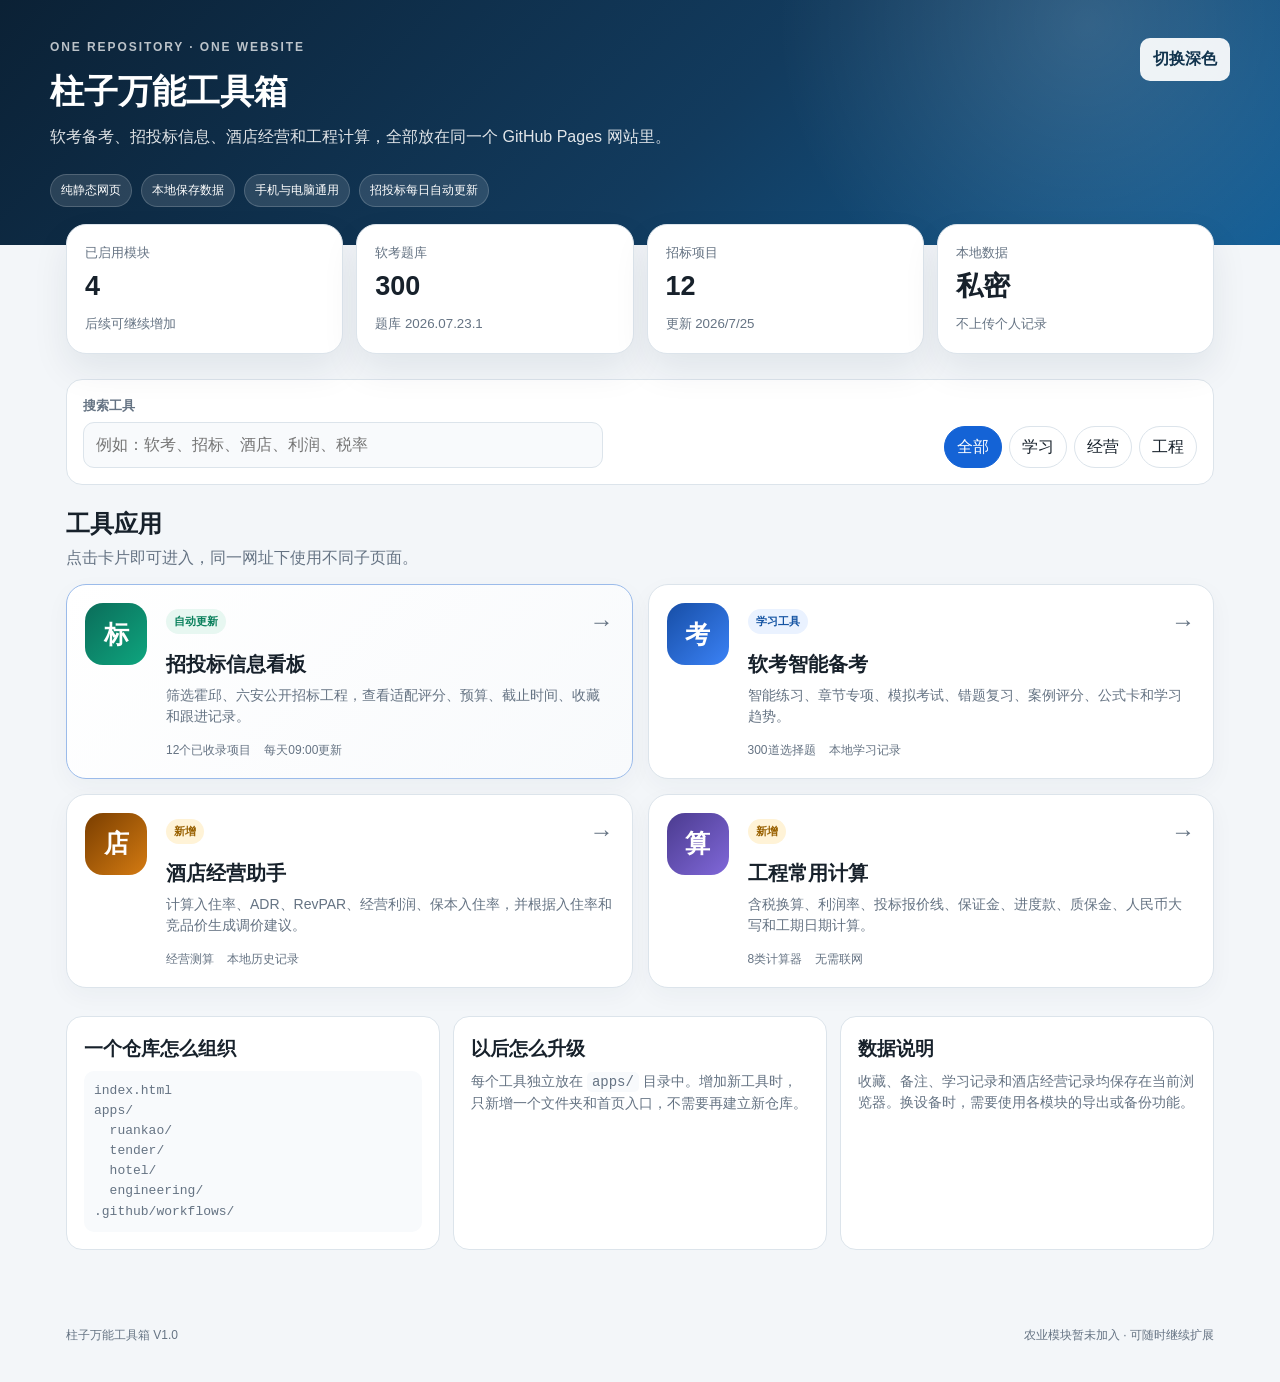
==== index.html @ 1d716b45 "升级为柱子万能工具箱 V1.0" ====
<!doctype html>
<html lang="zh-CN">
<head>
  <meta charset="utf-8">
  <meta name="viewport" content="width=device-width,initial-scale=1,viewport-fit=cover">
  <meta name="theme-color" content="#102a43">
  <meta name="description" content="软考、招投标、酒店经营和工程计算一站式静态工具箱">
  <link rel="manifest" href="manifest.webmanifest">
  <link rel="icon" href="icons/toolbox.svg" type="image/svg+xml">
  <link rel="stylesheet" href="assets/portal.css">
  <title>柱子万能工具箱</title>
</head>
<body>
  <div class="shell">
    <header class="hero">
      <div class="hero-main">
        <div>
          <div class="eyebrow">ONE REPOSITORY · ONE WEBSITE</div>
          <h1>柱子万能工具箱</h1>
          <p>软考备考、招投标信息、酒店经营和工程计算，全部放在同一个 GitHub Pages 网站里。</p>
        </div>
        <div class="hero-actions">
          <button id="installBtn" class="btn btn-light hidden">安装到桌面</button>
          <button id="themeBtn" class="btn btn-light">切换深色</button>
        </div>
      </div>
      <div class="hero-meta">
        <span>纯静态网页</span>
        <span>本地保存数据</span>
        <span>手机与电脑通用</span>
        <span>招投标每日自动更新</span>
      </div>
    </header>

    <main>
      <section class="overview">
        <article class="overview-card">
          <span>已启用模块</span>
          <strong>4</strong>
          <small>后续可继续增加</small>
        </article>
        <article class="overview-card">
          <span>软考题库</span>
          <strong id="questionCount">—</strong>
          <small id="questionVersion">正在读取</small>
        </article>
        <article class="overview-card">
          <span>招标项目</span>
          <strong id="tenderCount">—</strong>
          <small id="tenderUpdated">正在读取</small>
        </article>
        <article class="overview-card">
          <span>本地数据</span>
          <strong>私密</strong>
          <small>不上传个人记录</small>
        </article>
      </section>

      <section class="toolbar">
        <label>
          <span>搜索工具</span>
          <input id="toolSearch" type="search" placeholder="例如：软考、招标、酒店、利润、税率">
        </label>
        <div class="quick-links">
          <button class="filter active" data-filter="all">全部</button>
          <button class="filter" data-filter="study">学习</button>
          <button class="filter" data-filter="business">经营</button>
          <button class="filter" data-filter="engineering">工程</button>
        </div>
      </section>

      <section>
        <div class="section-title">
          <div>
            <h2>工具应用</h2>
            <p>点击卡片即可进入，同一网址下使用不同子页面。</p>
          </div>
        </div>

        <div id="toolGrid" class="tool-grid">
          <a class="tool-card featured" href="apps/tender/" data-category="engineering business" data-keywords="招投标 招标 公告 霍邱 六安 工程 房建 市政 公路 水利">
            <div class="icon tender">标</div>
            <div class="tool-body">
              <div class="tool-head">
                <span class="tag live">自动更新</span>
                <span class="arrow">→</span>
              </div>
              <h3>招投标信息看板</h3>
              <p>筛选霍邱、六安公开招标工程，查看适配评分、预算、截止时间、收藏和跟进记录。</p>
              <div class="tool-stats">
                <span id="tenderCardCount">项目读取中</span>
                <span>每天09:00更新</span>
              </div>
            </div>
          </a>

          <a class="tool-card" href="apps/ruankao/" data-category="study" data-keywords="软考 系统集成 项目管理 题库 模拟考试 错题 案例">
            <div class="icon exam">考</div>
            <div class="tool-body">
              <div class="tool-head">
                <span class="tag">学习工具</span>
                <span class="arrow">→</span>
              </div>
              <h3>软考智能备考</h3>
              <p>智能练习、章节专项、模拟考试、错题复习、案例评分、公式卡和学习趋势。</p>
              <div class="tool-stats">
                <span id="examCardCount">题库读取中</span>
                <span>本地学习记录</span>
              </div>
            </div>
          </a>

          <a class="tool-card" href="apps/hotel/" data-category="business" data-keywords="酒店 房价 入住率 ADR RevPAR 利润 动态定价 经营">
            <div class="icon hotel">店</div>
            <div class="tool-body">
              <div class="tool-head">
                <span class="tag new">新增</span>
                <span class="arrow">→</span>
              </div>
              <h3>酒店经营助手</h3>
              <p>计算入住率、ADR、RevPAR、经营利润、保本入住率，并根据入住率和竞品价生成调价建议。</p>
              <div class="tool-stats">
                <span>经营测算</span>
                <span>本地历史记录</span>
              </div>
            </div>
          </a>

          <a class="tool-card" href="apps/engineering/" data-category="engineering business" data-keywords="工程 投标 报价 税率 利润 保证金 进度款 质保金 大写 日期">
            <div class="icon engineering">算</div>
            <div class="tool-body">
              <div class="tool-head">
                <span class="tag new">新增</span>
                <span class="arrow">→</span>
              </div>
              <h3>工程常用计算</h3>
              <p>含税换算、利润率、投标报价线、保证金、进度款、质保金、人民币大写和工期日期计算。</p>
              <div class="tool-stats">
                <span>8类计算器</span>
                <span>无需联网</span>
              </div>
            </div>
          </a>
        </div>

        <div id="emptyState" class="empty hidden">
          <h3>没有找到相关工具</h3>
          <p>换一个关键词试试。</p>
        </div>
      </section>

      <section class="notes-grid">
        <article class="note-card">
          <h3>一个仓库怎么组织</h3>
          <pre>index.html
apps/
  ruankao/
  tender/
  hotel/
  engineering/
.github/workflows/</pre>
        </article>
        <article class="note-card">
          <h3>以后怎么升级</h3>
          <p>每个工具独立放在 <code>apps/</code> 目录中。增加新工具时，只新增一个文件夹和首页入口，不需要再建立新仓库。</p>
        </article>
        <article class="note-card">
          <h3>数据说明</h3>
          <p>收藏、备注、学习记录和酒店经营记录均保存在当前浏览器。换设备时，需要使用各模块的导出或备份功能。</p>
        </article>
      </section>
    </main>

    <footer>
      <span>柱子万能工具箱 V1.0</span>
      <span>农业模块暂未加入 · 可随时继续扩展</span>
    </footer>
  </div>

  <div id="toast" class="toast hidden"></div>
  <script src="assets/portal.js" defer></script>
</body>
</html>
---- assets/portal.css ----
:root{
  --bg:#f3f6f9;--surface:#fff;--surface2:#f8fafc;--text:#17212b;--muted:#657383;
  --line:#dce4eb;--navy:#102a43;--blue:#1463d6;--green:#087f5b;--amber:#a56100;
  --shadow:0 16px 36px rgba(16,42,67,.08);--radius:20px
}
[data-theme="dark"]{
  --bg:#0d1720;--surface:#14232f;--surface2:#192b39;--text:#edf4f8;--muted:#a8b6c2;
  --line:#294150;--navy:#071521;--blue:#5b9cf3;--green:#42c99b;--amber:#e6ad4d;
  --shadow:0 16px 36px rgba(0,0,0,.22)
}
*{box-sizing:border-box}
body{margin:0;background:var(--bg);color:var(--text);font-family:-apple-system,BlinkMacSystemFont,"Segoe UI","PingFang SC","Microsoft YaHei",sans-serif;line-height:1.55}
button,input{font:inherit}
a{color:inherit;text-decoration:none}
.hidden{display:none!important}
.hero{color:#fff;background:radial-gradient(circle at 85% 10%,rgba(255,255,255,.14),transparent 28%),linear-gradient(135deg,#0b2135,#123b5e 55%,#135e96);padding:38px max(20px,calc((100vw - 1180px)/2))}
.hero-main{display:flex;justify-content:space-between;gap:24px;align-items:flex-start}
.eyebrow{font-size:12px;letter-spacing:.16em;font-weight:800;opacity:.72;margin-bottom:8px}
.hero h1{font-size:34px;margin:0 0 8px}
.hero p{margin:0;max-width:760px;opacity:.87}
.hero-actions{display:flex;gap:9px;flex-wrap:wrap}
.hero-meta{display:flex;gap:9px;flex-wrap:wrap;margin-top:24px}
.hero-meta span{background:rgba(255,255,255,.12);border:1px solid rgba(255,255,255,.18);border-radius:999px;padding:6px 10px;font-size:12px}
main{max-width:1180px;margin:0 auto;padding:22px 16px 52px}
.overview{display:grid;grid-template-columns:repeat(4,1fr);gap:13px;margin-top:-43px}
.overview-card{background:var(--surface);border:1px solid var(--line);border-radius:var(--radius);padding:18px;box-shadow:var(--shadow)}
.overview-card span{display:block;color:var(--muted);font-size:13px}
.overview-card strong{display:block;font-size:27px;margin:3px 0;color:var(--text)}
.overview-card small{color:var(--muted)}
.toolbar{display:flex;justify-content:space-between;gap:18px;align-items:end;margin:25px 0 20px;background:var(--surface);border:1px solid var(--line);border-radius:16px;padding:16px}
.toolbar label{flex:1;max-width:520px}
.toolbar label span{display:block;font-size:13px;font-weight:700;color:var(--muted);margin-bottom:5px}
.toolbar input{width:100%;border:1px solid var(--line);background:var(--surface2);color:var(--text);border-radius:11px;padding:10px 12px;outline:none}
.quick-links{display:flex;gap:7px;flex-wrap:wrap}
.filter{border:1px solid var(--line);background:var(--surface);color:var(--text);border-radius:999px;padding:8px 12px;cursor:pointer}
.filter.active{background:var(--blue);color:#fff;border-color:var(--blue)}
.section-title h2{margin:0}.section-title p{margin:3px 0 0;color:var(--muted)}
.tool-grid{display:grid;grid-template-columns:repeat(2,minmax(0,1fr));gap:15px;margin-top:14px}
.tool-card{display:grid;grid-template-columns:66px minmax(0,1fr);gap:15px;background:var(--surface);border:1px solid var(--line);border-radius:20px;padding:18px;box-shadow:0 8px 24px rgba(16,42,67,.04);transition:.18s}
.tool-card:hover{transform:translateY(-2px);box-shadow:var(--shadow);border-color:#a7c5ea}
.tool-card.featured{border-color:#9bbbea;background:linear-gradient(135deg,var(--surface),var(--surface2))}
.icon{width:62px;height:62px;border-radius:18px;color:#fff;display:grid;place-items:center;font-size:25px;font-weight:900}
.icon.tender{background:linear-gradient(135deg,#0b6d5a,#0ea57e)}
.icon.exam{background:linear-gradient(135deg,#174ea6,#3b82f6)}
.icon.hotel{background:linear-gradient(135deg,#7a3e00,#d47b12)}
.icon.engineering{background:linear-gradient(135deg,#4b3b8f,#8068d9)}
.tool-head{display:flex;justify-content:space-between;align-items:center}
.tag{display:inline-block;padding:4px 8px;border-radius:999px;background:#eaf2ff;color:#1554a3;font-size:11px;font-weight:800}
.tag.live{background:#e7f7f1;color:#087f5b}.tag.new{background:#fff3d7;color:#986000}
.arrow{font-size:24px;color:var(--muted)}
.tool-card h3{margin:8px 0 5px;font-size:20px}
.tool-card p{margin:0;color:var(--muted);font-size:14px}
.tool-stats{display:flex;gap:13px;flex-wrap:wrap;margin-top:13px;color:var(--muted);font-size:12px}
.notes-grid{display:grid;grid-template-columns:repeat(3,1fr);gap:13px;margin-top:28px}
.note-card{background:var(--surface);border:1px solid var(--line);border-radius:16px;padding:17px}
.note-card h3{margin:0 0 8px}.note-card p{margin:0;color:var(--muted);font-size:14px}
pre{margin:0;background:var(--surface2);border-radius:10px;padding:10px;color:var(--muted);overflow:auto}
code{background:var(--surface2);border-radius:5px;padding:2px 5px}
.empty{text-align:center;padding:50px 10px;color:var(--muted)}
footer{max-width:1180px;margin:auto;padding:24px 16px 38px;display:flex;justify-content:space-between;color:var(--muted);font-size:12px}
.btn{border:0;border-radius:10px;padding:9px 13px;font-weight:700;cursor:pointer}
.btn-light{background:rgba(255,255,255,.92);color:#12344e}
.toast{position:fixed;left:50%;bottom:24px;transform:translateX(-50%);background:#17212b;color:#fff;padding:10px 16px;border-radius:999px;z-index:100}
@media(max-width:780px){
  .hero{padding:26px 16px 58px}.hero-main{display:block}.hero-actions{margin-top:17px}.hero h1{font-size:27px}
  .overview{grid-template-columns:repeat(2,1fr);gap:9px;margin-top:-40px}
  .toolbar{display:block}.quick-links{margin-top:12px}.tool-grid{grid-template-columns:1fr}.notes-grid{grid-template-columns:1fr}
  footer{display:block}footer span{display:block;margin-top:5px}
}
@media(max-width:460px){
  .overview-card{padding:14px}.overview-card strong{font-size:24px}
  .tool-card{grid-template-columns:52px minmax(0,1fr);padding:14px}.icon{width:50px;height:50px;border-radius:14px;font-size:21px}
}
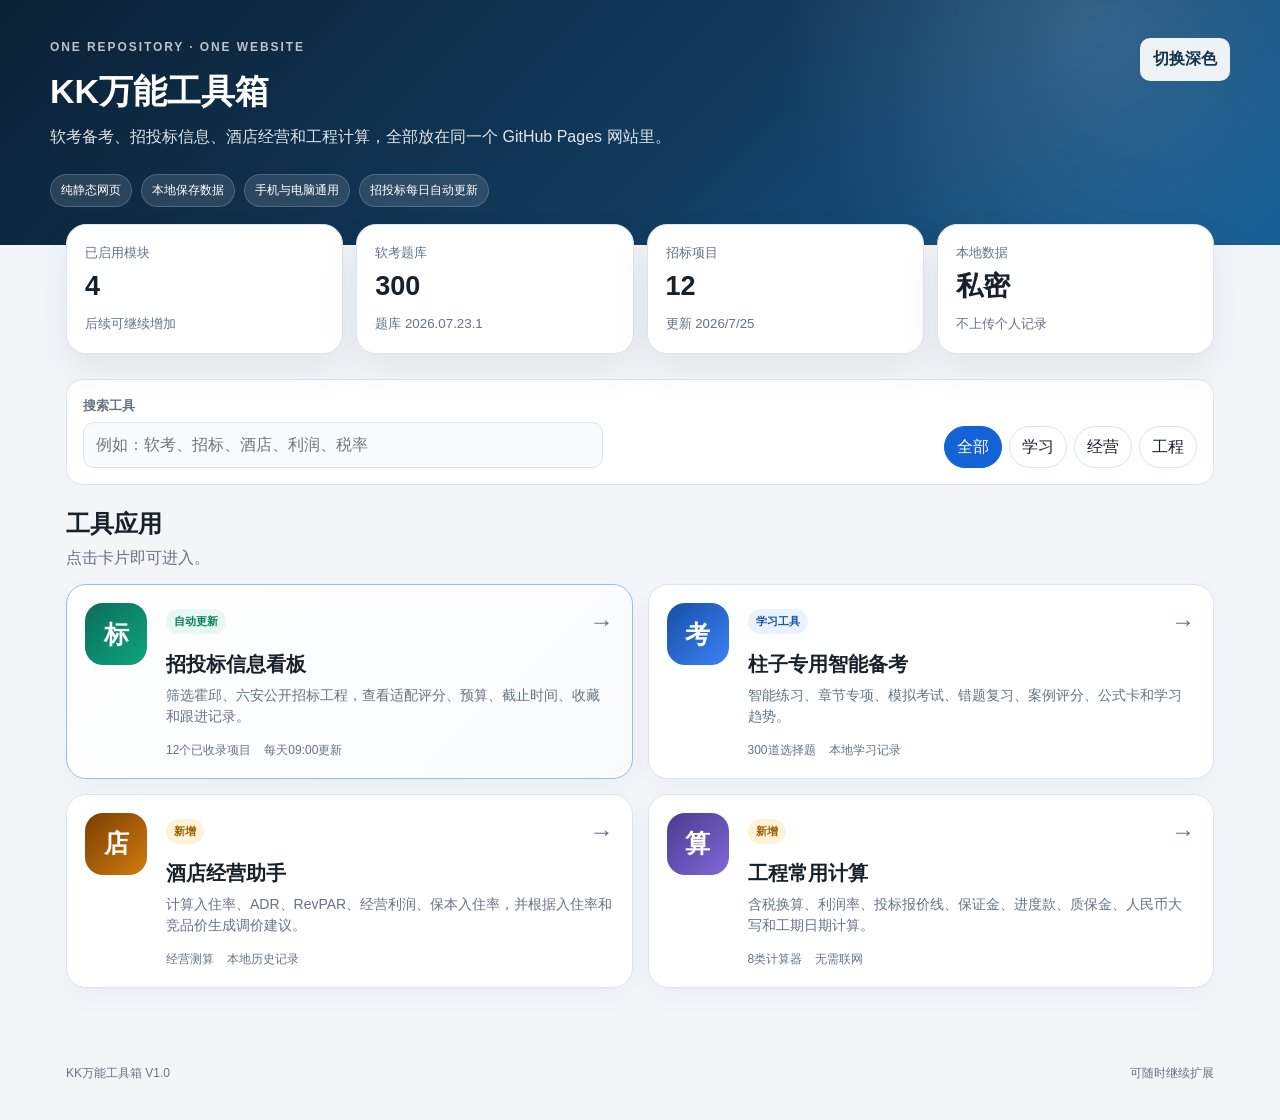
==== commit bb0aa7c2: "优化首页布局" ====
--- a/index.html
+++ b/index.html
@@ -8,7 +8,7 @@
   <link rel="manifest" href="manifest.webmanifest">
   <link rel="icon" href="icons/toolbox.svg" type="image/svg+xml">
   <link rel="stylesheet" href="assets/portal.css">
-  <title>柱子万能工具箱</title>
+  <title>KK万能工具箱</title>
 </head>
 <body>
   <div class="shell">
@@ -16,7 +16,7 @@
       <div class="hero-main">
         <div>
           <div class="eyebrow">ONE REPOSITORY · ONE WEBSITE</div>
-          <h1>柱子万能工具箱</h1>
+          <h1>KK万能工具箱</h1>
           <p>软考备考、招投标信息、酒店经营和工程计算，全部放在同一个 GitHub Pages 网站里。</p>
         </div>
         <div class="hero-actions">
@@ -73,7 +73,7 @@
         <div class="section-title">
           <div>
             <h2>工具应用</h2>
-            <p>点击卡片即可进入，同一网址下使用不同子页面。</p>
+            <p>点击卡片即可进入。</p>
           </div>
         </div>
 
@@ -101,7 +101,7 @@
                 <span class="tag">学习工具</span>
                 <span class="arrow">→</span>
               </div>
-              <h3>软考智能备考</h3>
+              <h3>柱子专用智能备考</h3>
               <p>智能练习、章节专项、模拟考试、错题复习、案例评分、公式卡和学习趋势。</p>
               <div class="tool-stats">
                 <span id="examCardCount">题库读取中</span>
@@ -149,35 +149,16 @@
         </div>
       </section>
 
-      <section class="notes-grid">
-        <article class="note-card">
-          <h3>一个仓库怎么组织</h3>
-          <pre>index.html
-apps/
-  ruankao/
-  tender/
-  hotel/
-  engineering/
-.github/workflows/</pre>
-        </article>
-        <article class="note-card">
-          <h3>以后怎么升级</h3>
-          <p>每个工具独立放在 <code>apps/</code> 目录中。增加新工具时，只新增一个文件夹和首页入口，不需要再建立新仓库。</p>
-        </article>
-        <article class="note-card">
-          <h3>数据说明</h3>
-          <p>收藏、备注、学习记录和酒店经营记录均保存在当前浏览器。换设备时，需要使用各模块的导出或备份功能。</p>
-        </article>
-      </section>
+    
     </main>
 
     <footer>
-      <span>柱子万能工具箱 V1.0</span>
-      <span>农业模块暂未加入 · 可随时继续扩展</span>
+      <span>KK万能工具箱 V1.0</span>
+      <span>可随时继续扩展</span>
     </footer>
   </div>
 
   <div id="toast" class="toast hidden"></div>
   <script src="assets/portal.js" defer></script>
 </body>
-</html>+</html>
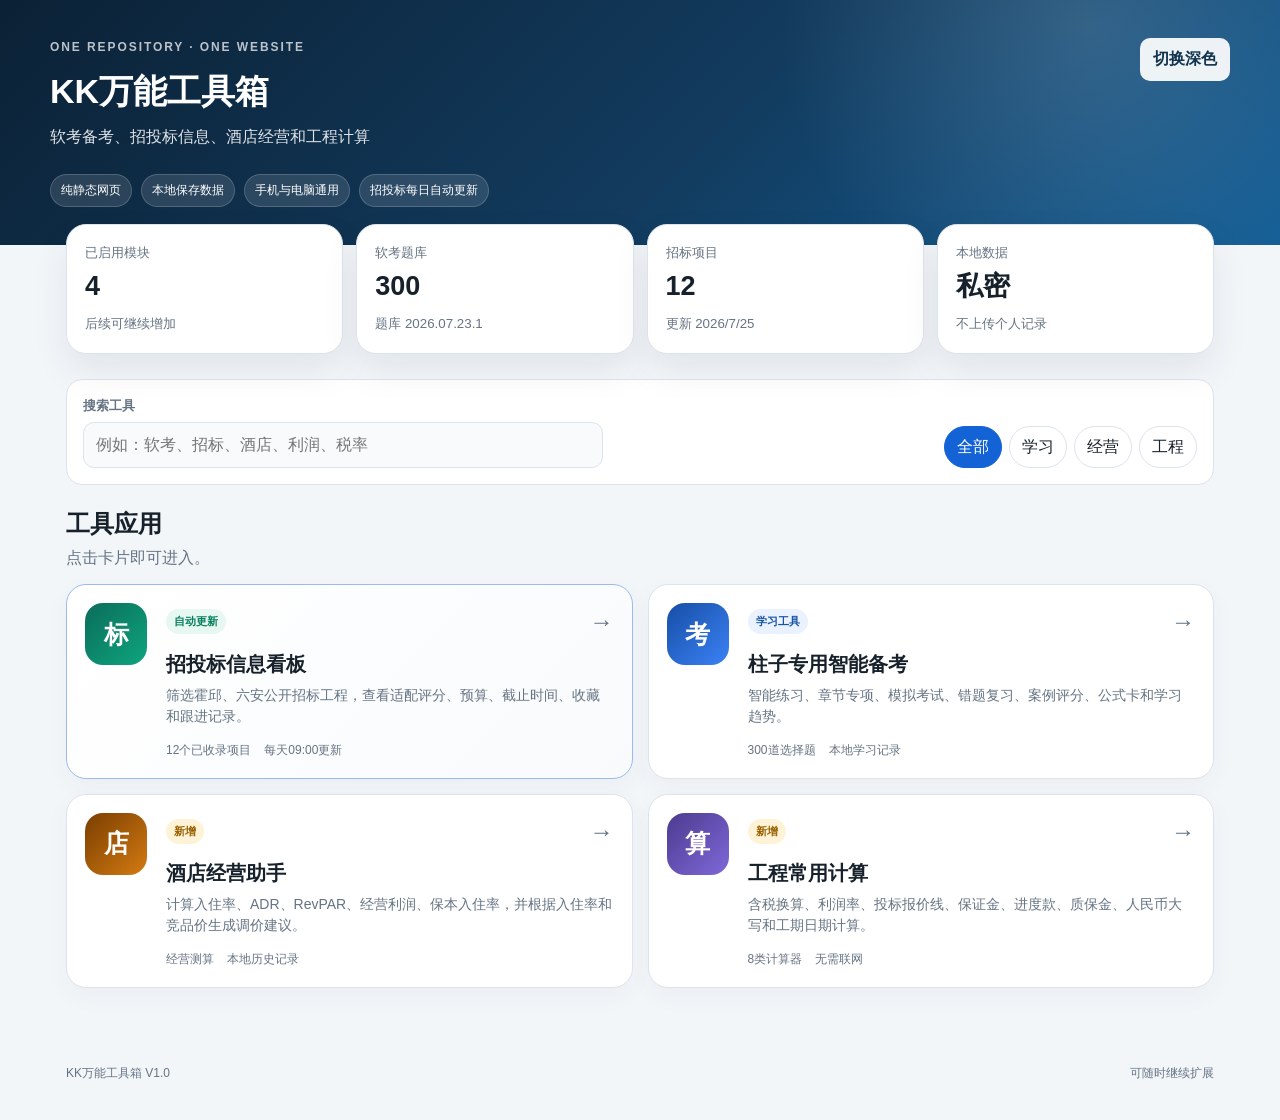
==== commit 898e8f90: "优化首页布局 Removed extra text from the paragraph in the hero section." ====
--- a/index.html
+++ b/index.html
@@ -17,7 +17,7 @@
         <div>
           <div class="eyebrow">ONE REPOSITORY · ONE WEBSITE</div>
           <h1>KK万能工具箱</h1>
-          <p>软考备考、招投标信息、酒店经营和工程计算，全部放在同一个 GitHub Pages 网站里。</p>
+          <p>软考备考、招投标信息、酒店经营和工程计算</p>
         </div>
         <div class="hero-actions">
           <button id="installBtn" class="btn btn-light hidden">安装到桌面</button>
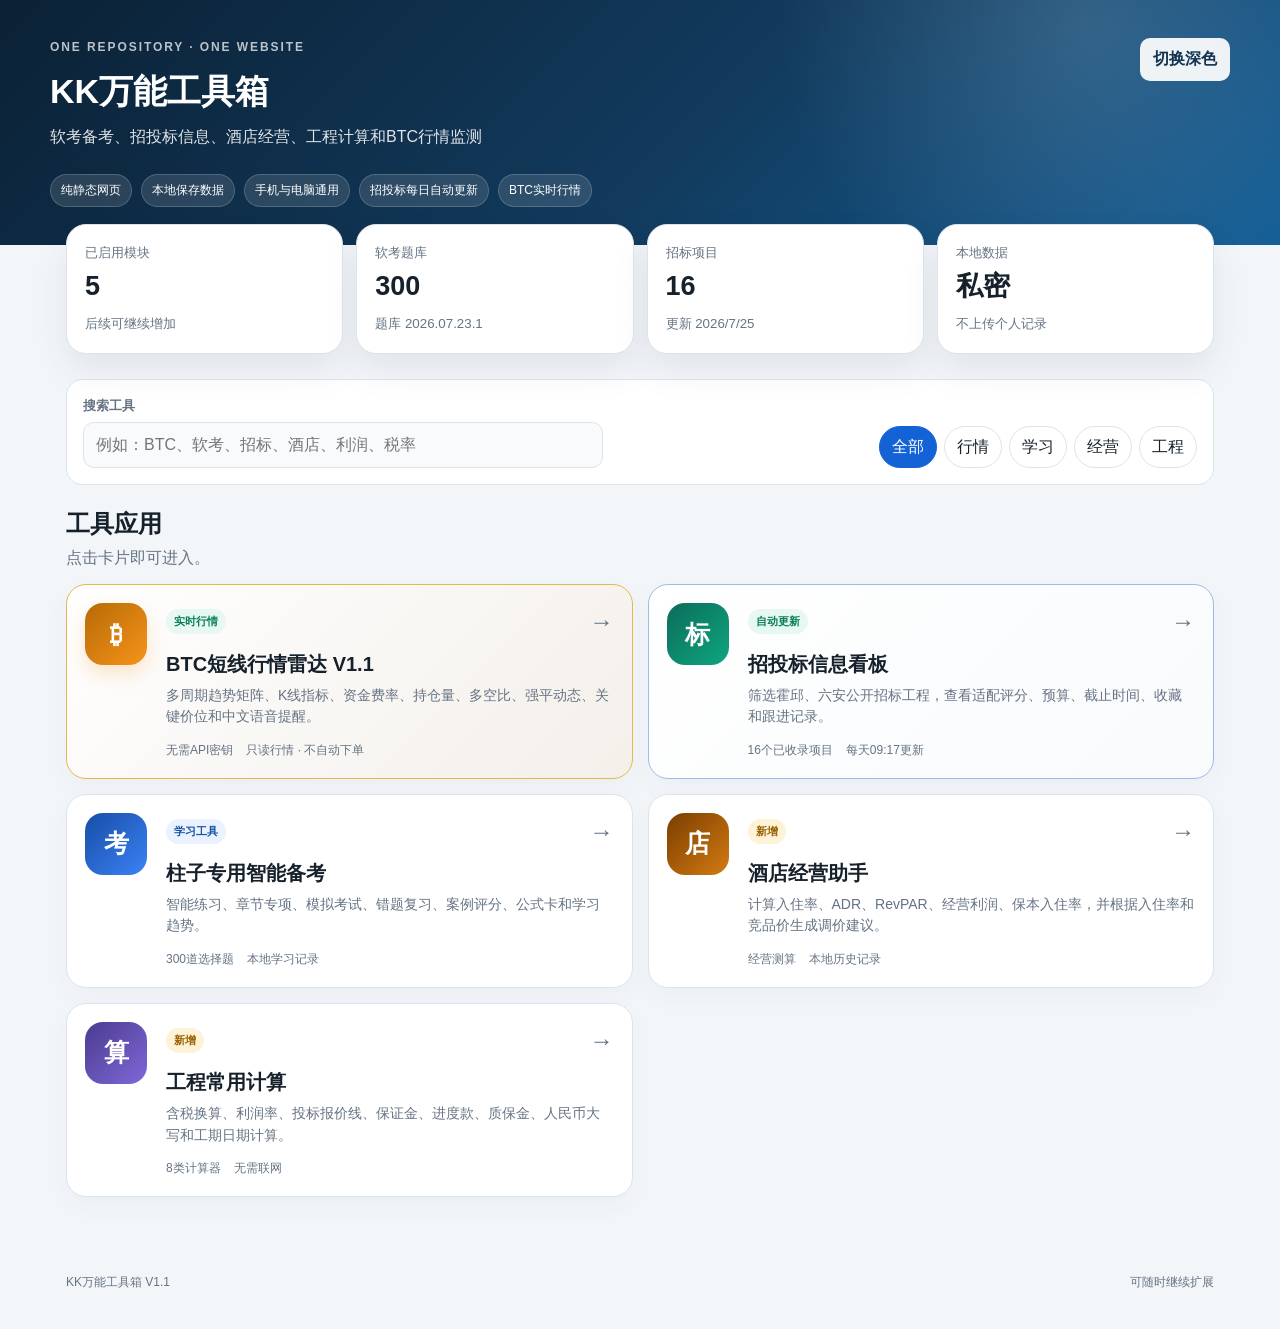
==== commit ca02ecb9: "新增短线行情雷达 V1.1" ====
--- a/index.html
+++ b/index.html
@@ -4,7 +4,7 @@
   <meta charset="utf-8">
   <meta name="viewport" content="width=device-width,initial-scale=1,viewport-fit=cover">
   <meta name="theme-color" content="#102a43">
-  <meta name="description" content="软考、招投标、酒店经营和工程计算一站式静态工具箱">
+  <meta name="description" content="软考、招投标、酒店经营、工程计算和BTC行情监测一站式静态工具箱">
   <link rel="manifest" href="manifest.webmanifest">
   <link rel="icon" href="icons/toolbox.svg" type="image/svg+xml">
   <link rel="stylesheet" href="assets/portal.css">
@@ -17,7 +17,7 @@
         <div>
           <div class="eyebrow">ONE REPOSITORY · ONE WEBSITE</div>
           <h1>KK万能工具箱</h1>
-          <p>软考备考、招投标信息、酒店经营和工程计算</p>
+          <p>软考备考、招投标信息、酒店经营、工程计算和BTC行情监测</p>
         </div>
         <div class="hero-actions">
           <button id="installBtn" class="btn btn-light hidden">安装到桌面</button>
@@ -29,6 +29,7 @@
         <span>本地保存数据</span>
         <span>手机与电脑通用</span>
         <span>招投标每日自动更新</span>
+        <span>BTC实时行情</span>
       </div>
     </header>
 
@@ -36,7 +37,7 @@
       <section class="overview">
         <article class="overview-card">
           <span>已启用模块</span>
-          <strong>4</strong>
+          <strong>5</strong>
           <small>后续可继续增加</small>
         </article>
         <article class="overview-card">
@@ -59,10 +60,11 @@
       <section class="toolbar">
         <label>
           <span>搜索工具</span>
-          <input id="toolSearch" type="search" placeholder="例如：软考、招标、酒店、利润、税率">
+          <input id="toolSearch" type="search" placeholder="例如：BTC、软考、招标、酒店、利润、税率">
         </label>
         <div class="quick-links">
           <button class="filter active" data-filter="all">全部</button>
+          <button class="filter" data-filter="market">行情</button>
           <button class="filter" data-filter="study">学习</button>
           <button class="filter" data-filter="business">经营</button>
           <button class="filter" data-filter="engineering">工程</button>
@@ -78,6 +80,22 @@
         </div>
 
         <div id="toolGrid" class="tool-grid">
+          <a class="tool-card featured btc-card" href="apps/btc/" data-category="market business" data-keywords="BTC 比特币 行情 合约 K线 资金费率 持仓量 多空比 爆仓 语音提醒 技术分析">
+            <div class="icon btc">₿</div>
+            <div class="tool-body">
+              <div class="tool-head">
+                <span class="tag live">实时行情</span>
+                <span class="arrow">→</span>
+              </div>
+              <h3>BTC短线行情雷达 V1.1</h3>
+              <p>多周期趋势矩阵、K线指标、资金费率、持仓量、多空比、强平动态、关键价位和中文语音提醒。</p>
+              <div class="tool-stats">
+                <span>无需API密钥</span>
+                <span>只读行情 · 不自动下单</span>
+              </div>
+            </div>
+          </a>
+
           <a class="tool-card featured" href="apps/tender/" data-category="engineering business" data-keywords="招投标 招标 公告 霍邱 六安 工程 房建 市政 公路 水利">
             <div class="icon tender">标</div>
             <div class="tool-body">
@@ -89,7 +107,7 @@
               <p>筛选霍邱、六安公开招标工程，查看适配评分、预算、截止时间、收藏和跟进记录。</p>
               <div class="tool-stats">
                 <span id="tenderCardCount">项目读取中</span>
-                <span>每天09:00更新</span>
+                <span>每天09:17更新</span>
               </div>
             </div>
           </a>
@@ -148,12 +166,10 @@
           <p>换一个关键词试试。</p>
         </div>
       </section>
-
-    
     </main>
 
     <footer>
-      <span>KK万能工具箱 V1.0</span>
+      <span>KK万能工具箱 V1.1</span>
       <span>可随时继续扩展</span>
     </footer>
   </div>
--- a/assets/portal.css
+++ b/assets/portal.css
@@ -39,7 +39,9 @@
 .tool-card{display:grid;grid-template-columns:66px minmax(0,1fr);gap:15px;background:var(--surface);border:1px solid var(--line);border-radius:20px;padding:18px;box-shadow:0 8px 24px rgba(16,42,67,.04);transition:.18s}
 .tool-card:hover{transform:translateY(-2px);box-shadow:var(--shadow);border-color:#a7c5ea}
 .tool-card.featured{border-color:#9bbbea;background:linear-gradient(135deg,var(--surface),var(--surface2))}
+.tool-card.btc-card{border-color:#e4b84a;background:linear-gradient(135deg,var(--surface),rgba(247,147,26,.07))}
 .icon{width:62px;height:62px;border-radius:18px;color:#fff;display:grid;place-items:center;font-size:25px;font-weight:900}
+.icon.btc{background:linear-gradient(135deg,#b66b06,#f7931a);box-shadow:0 9px 20px rgba(247,147,26,.22)}
 .icon.tender{background:linear-gradient(135deg,#0b6d5a,#0ea57e)}
 .icon.exam{background:linear-gradient(135deg,#174ea6,#3b82f6)}
 .icon.hotel{background:linear-gradient(135deg,#7a3e00,#d47b12)}
@@ -70,4 +72,4 @@
 @media(max-width:460px){
   .overview-card{padding:14px}.overview-card strong{font-size:24px}
   .tool-card{grid-template-columns:52px minmax(0,1fr);padding:14px}.icon{width:50px;height:50px;border-radius:14px;font-size:21px}
-}+}
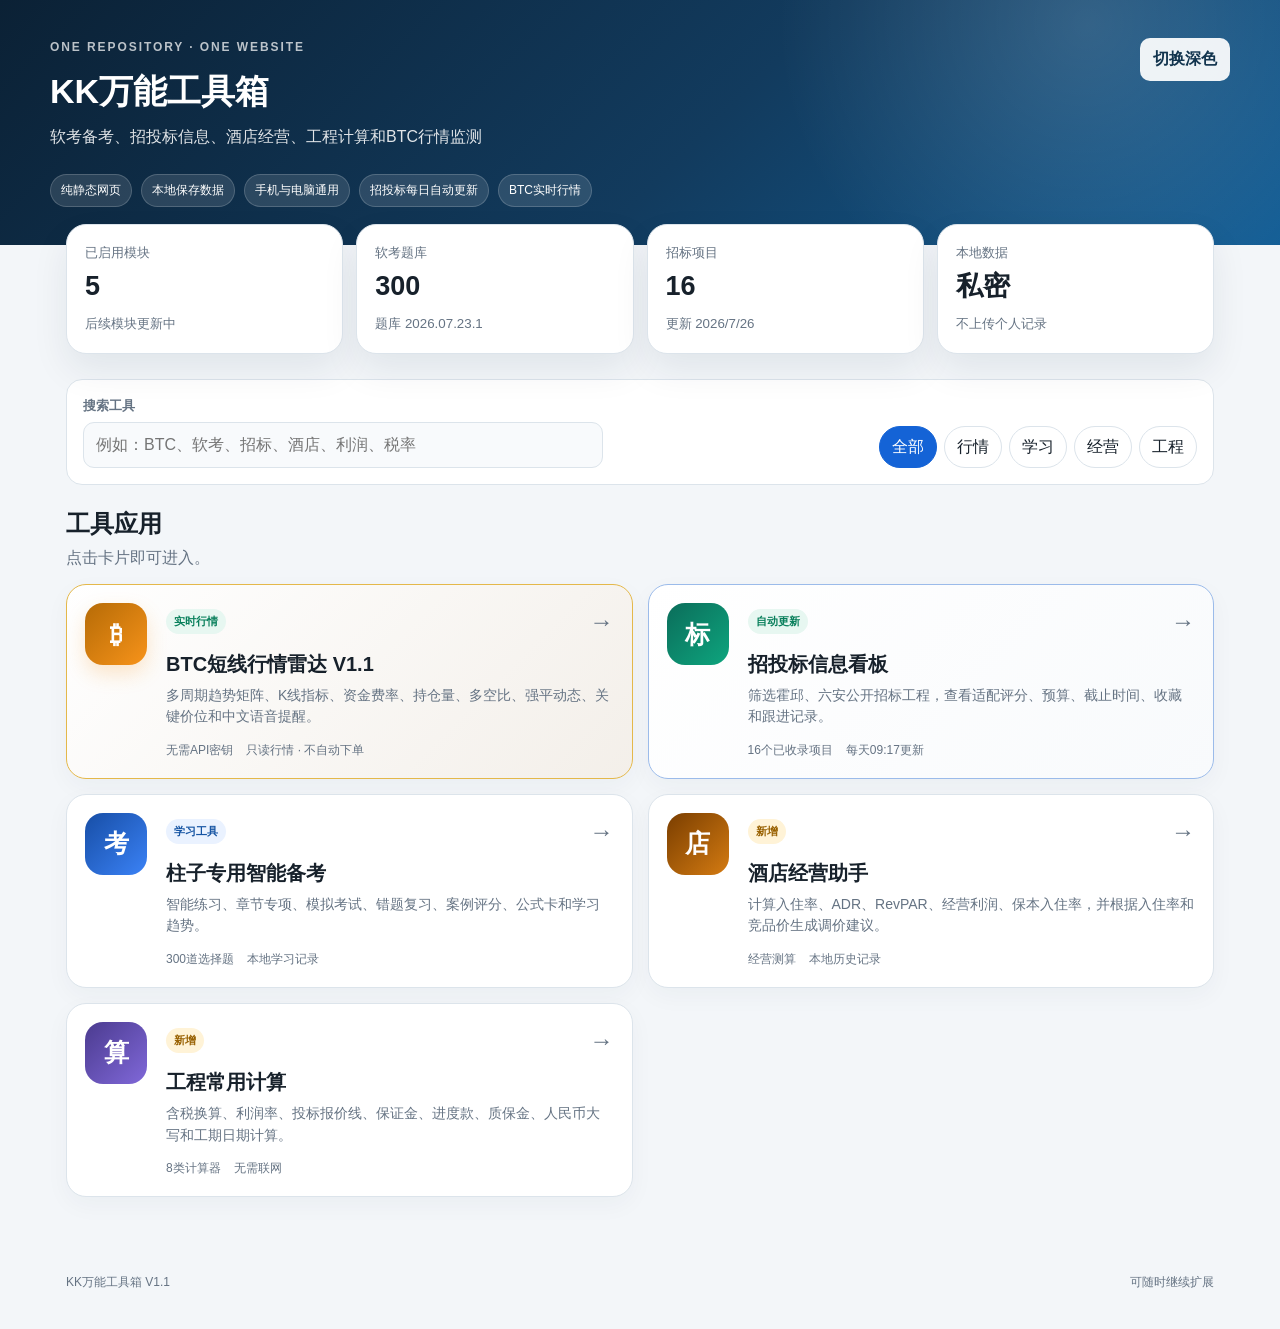
==== commit 1df6628c: "优化首页布局" ====
--- a/index.html
+++ b/index.html
@@ -38,7 +38,7 @@
         <article class="overview-card">
           <span>已启用模块</span>
           <strong>5</strong>
-          <small>后续可继续增加</small>
+          <small>后续模块更新中</small>
         </article>
         <article class="overview-card">
           <span>软考题库</span>
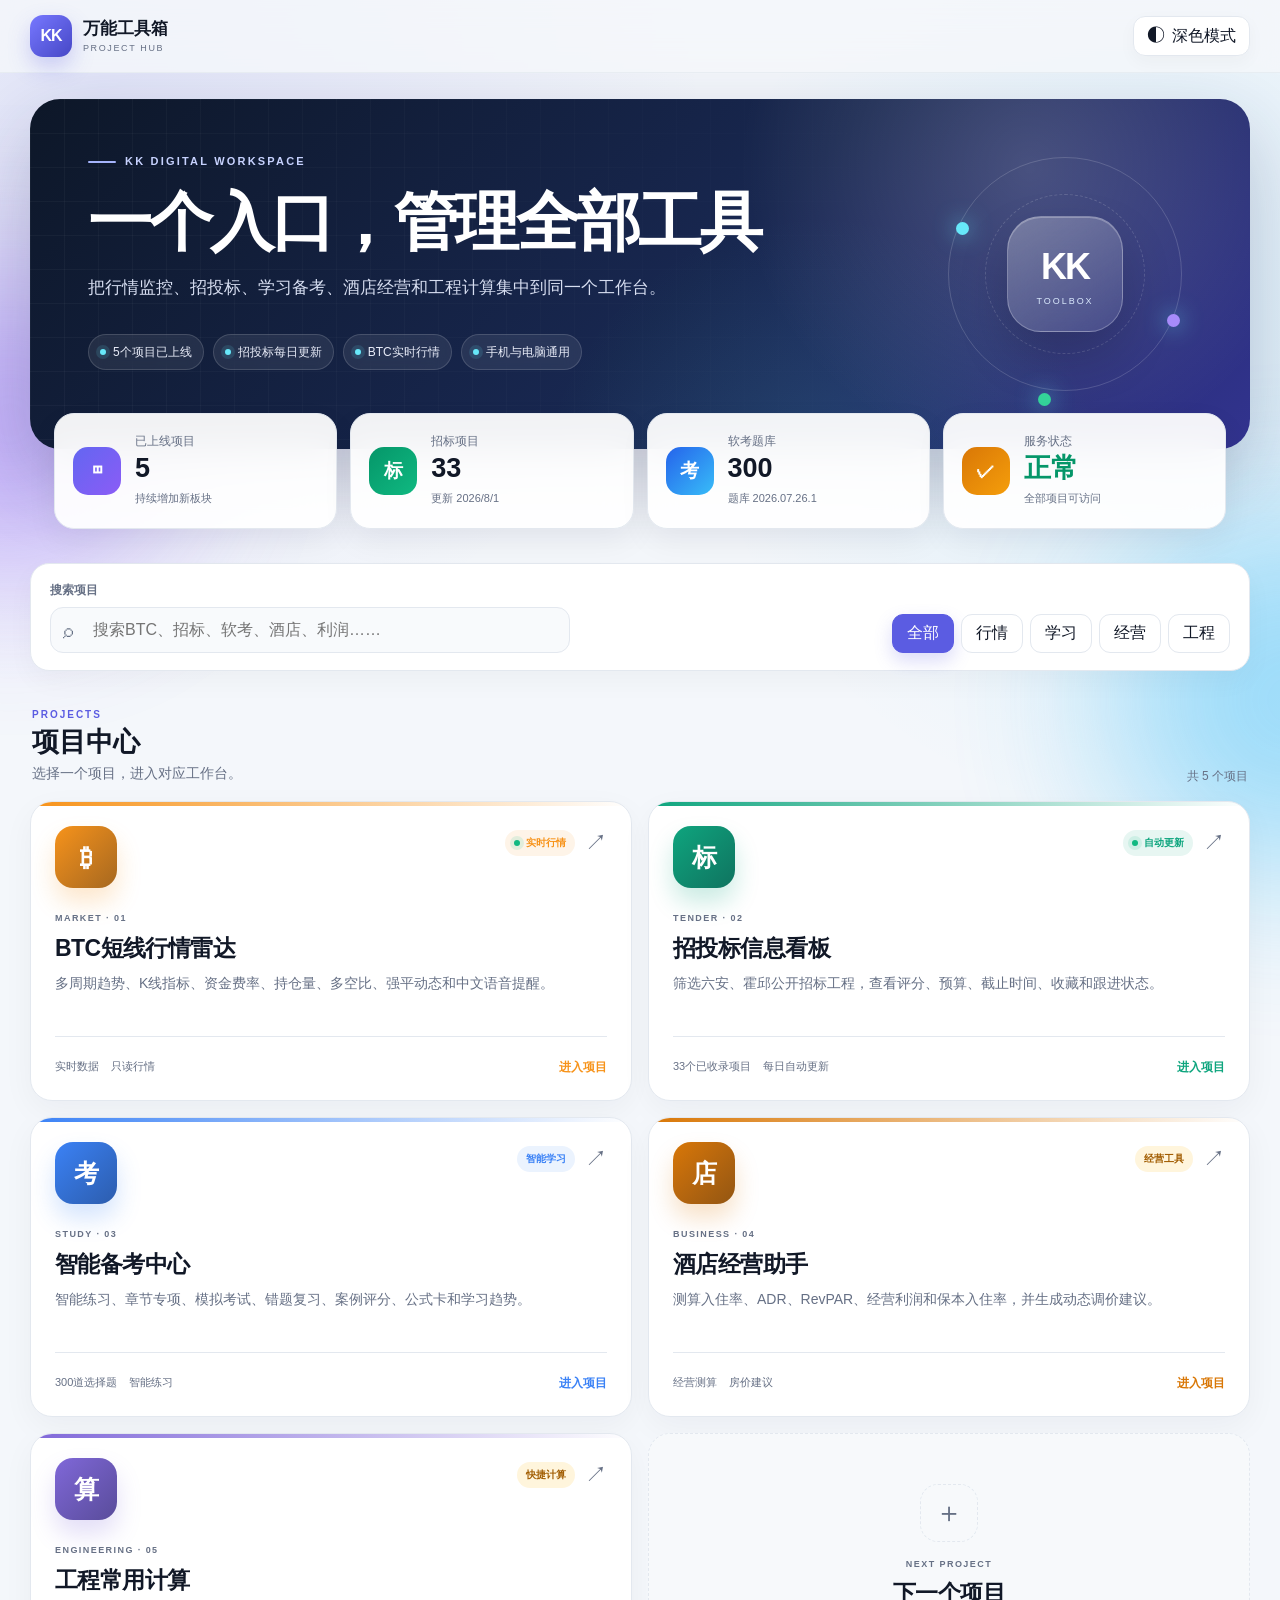
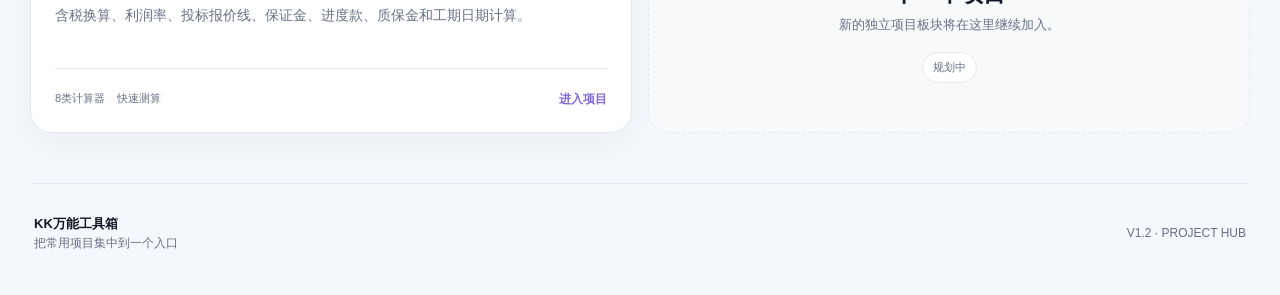
==== commit 8a7fe276: "Add files via upload" ====
--- a/index.html
+++ b/index.html
@@ -3,178 +3,104 @@
 <head>
   <meta charset="utf-8">
   <meta name="viewport" content="width=device-width,initial-scale=1,viewport-fit=cover">
-  <meta name="theme-color" content="#102a43">
-  <meta name="description" content="软考、招投标、酒店经营、工程计算和BTC行情监测一站式静态工具箱">
+  <meta name="theme-color" content="#0b1220">
+  <meta name="description" content="KK万能工具箱：BTC行情、招投标、智能备考、酒店经营和工程计算。">
   <link rel="manifest" href="manifest.webmanifest">
   <link rel="icon" href="icons/toolbox.svg" type="image/svg+xml">
-  <link rel="stylesheet" href="assets/portal.css">
+  <link rel="stylesheet" href="assets/portal.css?v=1.2.0">
   <title>KK万能工具箱</title>
 </head>
 <body>
+  <div class="page-glow glow-one"></div>
+  <div class="page-glow glow-two"></div>
+
+  <header class="topbar">
+    <div class="topbar-inner">
+      <a class="brand" href="./" aria-label="KK万能工具箱首页">
+        <span class="brand-mark">KK</span>
+        <span class="brand-copy"><b>万能工具箱</b><small>PROJECT HUB</small></span>
+      </a>
+      <div class="topbar-actions">
+        <button id="installBtn" class="top-action hidden" type="button">安装应用</button>
+        <button id="themeBtn" class="theme-button" type="button" aria-label="切换显示模式"><span class="theme-icon">◐</span><span class="theme-text">深色模式</span></button>
+      </div>
+    </div>
+  </header>
+
   <div class="shell">
-    <header class="hero">
-      <div class="hero-main">
-        <div>
-          <div class="eyebrow">ONE REPOSITORY · ONE WEBSITE</div>
-          <h1>KK万能工具箱</h1>
-          <p>软考备考、招投标信息、酒店经营、工程计算和BTC行情监测</p>
-        </div>
-        <div class="hero-actions">
-          <button id="installBtn" class="btn btn-light hidden">安装到桌面</button>
-          <button id="themeBtn" class="btn btn-light">切换深色</button>
+    <section class="hero">
+      <div class="hero-content">
+        <div class="hero-label"><span></span> KK DIGITAL WORKSPACE</div>
+        <h1>一个入口，管理全部工具</h1>
+        <p>把行情监控、招投标、学习备考、酒店经营和工程计算集中到同一个工作台。</p>
+        <div class="hero-chips">
+          <span><i></i> 5个项目已上线</span><span><i></i> 招投标每日更新</span><span><i></i> BTC实时行情</span><span><i></i> 手机与电脑通用</span>
         </div>
       </div>
-      <div class="hero-meta">
-        <span>纯静态网页</span>
-        <span>本地保存数据</span>
-        <span>手机与电脑通用</span>
-        <span>招投标每日自动更新</span>
-        <span>BTC实时行情</span>
+      <div class="hero-visual" aria-hidden="true">
+        <div class="visual-ring ring-one"></div><div class="visual-ring ring-two"></div>
+        <div class="visual-core"><span>KK</span><small>TOOLBOX</small></div>
+        <div class="visual-dot dot-one"></div><div class="visual-dot dot-two"></div><div class="visual-dot dot-three"></div>
       </div>
-    </header>
+    </section>
 
     <main>
-      <section class="overview">
-        <article class="overview-card">
-          <span>已启用模块</span>
-          <strong>5</strong>
-          <small>后续模块更新中</small>
-        </article>
-        <article class="overview-card">
-          <span>软考题库</span>
-          <strong id="questionCount">—</strong>
-          <small id="questionVersion">正在读取</small>
-        </article>
-        <article class="overview-card">
-          <span>招标项目</span>
-          <strong id="tenderCount">—</strong>
-          <small id="tenderUpdated">正在读取</small>
-        </article>
-        <article class="overview-card">
-          <span>本地数据</span>
-          <strong>私密</strong>
-          <small>不上传个人记录</small>
-        </article>
+      <section class="overview" aria-label="工具箱概览">
+        <article class="overview-card"><div class="overview-icon indigo">◫</div><div><span>已上线项目</span><strong id="moduleCount">5</strong><small>持续增加新板块</small></div></article>
+        <article class="overview-card"><div class="overview-icon emerald">标</div><div><span>招标项目</span><strong id="tenderCount">—</strong><small id="tenderUpdated">正在读取</small></div></article>
+        <article class="overview-card"><div class="overview-icon blue">考</div><div><span>软考题库</span><strong id="questionCount">—</strong><small id="questionVersion">正在读取</small></div></article>
+        <article class="overview-card"><div class="overview-icon amber">✓</div><div><span>服务状态</span><strong class="status-text">正常</strong><small>全部项目可访问</small></div></article>
       </section>
 
-      <section class="toolbar">
-        <label>
-          <span>搜索工具</span>
-          <input id="toolSearch" type="search" placeholder="例如：BTC、软考、招标、酒店、利润、税率">
-        </label>
-        <div class="quick-links">
-          <button class="filter active" data-filter="all">全部</button>
-          <button class="filter" data-filter="market">行情</button>
-          <button class="filter" data-filter="study">学习</button>
-          <button class="filter" data-filter="business">经营</button>
-          <button class="filter" data-filter="engineering">工程</button>
+      <section class="control-panel">
+        <div class="search-wrap"><label for="toolSearch">搜索项目</label><div class="search-box"><span class="search-icon">⌕</span><input id="toolSearch" type="search" placeholder="搜索BTC、招标、软考、酒店、利润……"></div></div>
+        <div class="filters" aria-label="项目分类">
+          <button class="filter active" type="button" data-filter="all">全部</button><button class="filter" type="button" data-filter="market">行情</button><button class="filter" type="button" data-filter="study">学习</button><button class="filter" type="button" data-filter="business">经营</button><button class="filter" type="button" data-filter="engineering">工程</button>
         </div>
       </section>
 
-      <section>
-        <div class="section-title">
-          <div>
-            <h2>工具应用</h2>
-            <p>点击卡片即可进入。</p>
-          </div>
-        </div>
-
+      <section class="projects-section">
+        <div class="section-heading"><div><span class="section-kicker">PROJECTS</span><h2>项目中心</h2><p>选择一个项目，进入对应工作台。</p></div><span class="section-count">共 5 个项目</span></div>
         <div id="toolGrid" class="tool-grid">
-          <a class="tool-card featured btc-card" href="apps/btc/" data-category="market business" data-keywords="BTC 比特币 行情 合约 K线 资金费率 持仓量 多空比 爆仓 语音提醒 技术分析">
-            <div class="icon btc">₿</div>
-            <div class="tool-body">
-              <div class="tool-head">
-                <span class="tag live">实时行情</span>
-                <span class="arrow">→</span>
-              </div>
-              <h3>BTC短线行情雷达 V1.1</h3>
-              <p>多周期趋势矩阵、K线指标、资金费率、持仓量、多空比、强平动态、关键价位和中文语音提醒。</p>
-              <div class="tool-stats">
-                <span>无需API密钥</span>
-                <span>只读行情 · 不自动下单</span>
-              </div>
-            </div>
+          <a class="tool-card btc-card" href="apps/btc/" data-category="market business" data-keywords="BTC 比特币 行情 合约 K线 资金费率 持仓量 多空比 爆仓 语音提醒 技术分析">
+            <div class="card-accent"></div><div class="card-top"><div class="project-icon btc">₿</div><div class="card-badges"><span class="badge live"><i></i> 实时行情</span><span class="card-arrow">↗</span></div></div>
+            <div class="card-content"><span class="project-code">MARKET · 01</span><h3>BTC短线行情雷达</h3><p>多周期趋势、K线指标、资金费率、持仓量、多空比、强平动态和中文语音提醒。</p></div>
+            <div class="card-footer"><span>实时数据</span><span>只读行情</span><b>进入项目</b></div>
           </a>
 
-          <a class="tool-card featured" href="apps/tender/" data-category="engineering business" data-keywords="招投标 招标 公告 霍邱 六安 工程 房建 市政 公路 水利">
-            <div class="icon tender">标</div>
-            <div class="tool-body">
-              <div class="tool-head">
-                <span class="tag live">自动更新</span>
-                <span class="arrow">→</span>
-              </div>
-              <h3>招投标信息看板</h3>
-              <p>筛选霍邱、六安公开招标工程，查看适配评分、预算、截止时间、收藏和跟进记录。</p>
-              <div class="tool-stats">
-                <span id="tenderCardCount">项目读取中</span>
-                <span>每天09:17更新</span>
-              </div>
-            </div>
+          <a class="tool-card tender-card" href="apps/tender/" data-category="engineering business" data-keywords="招投标 招标 公告 霍邱 六安 工程 房建 市政 公路 水利">
+            <div class="card-accent"></div><div class="card-top"><div class="project-icon tender">标</div><div class="card-badges"><span class="badge live"><i></i> 自动更新</span><span class="card-arrow">↗</span></div></div>
+            <div class="card-content"><span class="project-code">TENDER · 02</span><h3>招投标信息看板</h3><p>筛选六安、霍邱公开招标工程，查看评分、预算、截止时间、收藏和跟进状态。</p></div>
+            <div class="card-footer"><span id="tenderCardCount">项目读取中</span><span>每日自动更新</span><b>进入项目</b></div>
           </a>
 
-          <a class="tool-card" href="apps/ruankao/" data-category="study" data-keywords="软考 系统集成 项目管理 题库 模拟考试 错题 案例">
-            <div class="icon exam">考</div>
-            <div class="tool-body">
-              <div class="tool-head">
-                <span class="tag">学习工具</span>
-                <span class="arrow">→</span>
-              </div>
-              <h3>柱子专用智能备考</h3>
-              <p>智能练习、章节专项、模拟考试、错题复习、案例评分、公式卡和学习趋势。</p>
-              <div class="tool-stats">
-                <span id="examCardCount">题库读取中</span>
-                <span>本地学习记录</span>
-              </div>
-            </div>
+          <a class="tool-card exam-card" href="apps/ruankao/" data-category="study" data-keywords="软考 系统集成 项目管理 题库 模拟考试 错题 案例">
+            <div class="card-accent"></div><div class="card-top"><div class="project-icon exam">考</div><div class="card-badges"><span class="badge">智能学习</span><span class="card-arrow">↗</span></div></div>
+            <div class="card-content"><span class="project-code">STUDY · 03</span><h3>智能备考中心</h3><p>智能练习、章节专项、模拟考试、错题复习、案例评分、公式卡和学习趋势。</p></div>
+            <div class="card-footer"><span id="examCardCount">题库读取中</span><span>智能练习</span><b>进入项目</b></div>
           </a>
 
-          <a class="tool-card" href="apps/hotel/" data-category="business" data-keywords="酒店 房价 入住率 ADR RevPAR 利润 动态定价 经营">
-            <div class="icon hotel">店</div>
-            <div class="tool-body">
-              <div class="tool-head">
-                <span class="tag new">新增</span>
-                <span class="arrow">→</span>
-              </div>
-              <h3>酒店经营助手</h3>
-              <p>计算入住率、ADR、RevPAR、经营利润、保本入住率，并根据入住率和竞品价生成调价建议。</p>
-              <div class="tool-stats">
-                <span>经营测算</span>
-                <span>本地历史记录</span>
-              </div>
-            </div>
+          <a class="tool-card hotel-card" href="apps/hotel/" data-category="business" data-keywords="酒店 房价 入住率 ADR RevPAR 利润 动态定价 经营">
+            <div class="card-accent"></div><div class="card-top"><div class="project-icon hotel">店</div><div class="card-badges"><span class="badge new">经营工具</span><span class="card-arrow">↗</span></div></div>
+            <div class="card-content"><span class="project-code">BUSINESS · 04</span><h3>酒店经营助手</h3><p>测算入住率、ADR、RevPAR、经营利润和保本入住率，并生成动态调价建议。</p></div>
+            <div class="card-footer"><span>经营测算</span><span>房价建议</span><b>进入项目</b></div>
           </a>
 
-          <a class="tool-card" href="apps/engineering/" data-category="engineering business" data-keywords="工程 投标 报价 税率 利润 保证金 进度款 质保金 大写 日期">
-            <div class="icon engineering">算</div>
-            <div class="tool-body">
-              <div class="tool-head">
-                <span class="tag new">新增</span>
-                <span class="arrow">→</span>
-              </div>
-              <h3>工程常用计算</h3>
-              <p>含税换算、利润率、投标报价线、保证金、进度款、质保金、人民币大写和工期日期计算。</p>
-              <div class="tool-stats">
-                <span>8类计算器</span>
-                <span>无需联网</span>
-              </div>
-            </div>
+          <a class="tool-card engineering-card" href="apps/engineering/" data-category="engineering business" data-keywords="工程 投标 报价 税率 利润 保证金 进度款 质保金 大写 日期">
+            <div class="card-accent"></div><div class="card-top"><div class="project-icon engineering">算</div><div class="card-badges"><span class="badge new">快捷计算</span><span class="card-arrow">↗</span></div></div>
+            <div class="card-content"><span class="project-code">ENGINEERING · 05</span><h3>工程常用计算</h3><p>含税换算、利润率、投标报价线、保证金、进度款、质保金和工期日期计算。</p></div>
+            <div class="card-footer"><span>8类计算器</span><span>快速测算</span><b>进入项目</b></div>
           </a>
+
+          <article class="tool-card coming-card" aria-label="更多项目建设中"><div class="coming-inner"><div class="coming-icon">＋</div><span class="project-code">NEXT PROJECT</span><h3>下一个项目</h3><p>新的独立项目板块将在这里继续加入。</p><span class="coming-status">规划中</span></div></article>
         </div>
-
-        <div id="emptyState" class="empty hidden">
-          <h3>没有找到相关工具</h3>
-          <p>换一个关键词试试。</p>
-        </div>
+        <div id="emptyState" class="empty hidden"><div class="empty-icon">⌕</div><h3>没有找到相关项目</h3><p>换一个关键词或分类试试。</p></div>
       </section>
     </main>
 
-    <footer>
-      <span>KK万能工具箱 V1.1</span>
-      <span>可随时继续扩展</span>
-    </footer>
+    <footer><div><b>KK万能工具箱</b><span>把常用项目集中到一个入口</span></div><span>V1.2 · PROJECT HUB</span></footer>
   </div>
-
   <div id="toast" class="toast hidden"></div>
-  <script src="assets/portal.js" defer></script>
+  <script src="assets/portal.js?v=1.2.0" defer></script>
 </body>
 </html>
--- a/assets/portal.css
+++ b/assets/portal.css
@@ -1,75 +1,7 @@
-:root{
-  --bg:#f3f6f9;--surface:#fff;--surface2:#f8fafc;--text:#17212b;--muted:#657383;
-  --line:#dce4eb;--navy:#102a43;--blue:#1463d6;--green:#087f5b;--amber:#a56100;
-  --shadow:0 16px 36px rgba(16,42,67,.08);--radius:20px
-}
-[data-theme="dark"]{
-  --bg:#0d1720;--surface:#14232f;--surface2:#192b39;--text:#edf4f8;--muted:#a8b6c2;
-  --line:#294150;--navy:#071521;--blue:#5b9cf3;--green:#42c99b;--amber:#e6ad4d;
-  --shadow:0 16px 36px rgba(0,0,0,.22)
-}
-*{box-sizing:border-box}
-body{margin:0;background:var(--bg);color:var(--text);font-family:-apple-system,BlinkMacSystemFont,"Segoe UI","PingFang SC","Microsoft YaHei",sans-serif;line-height:1.55}
-button,input{font:inherit}
-a{color:inherit;text-decoration:none}
-.hidden{display:none!important}
-.hero{color:#fff;background:radial-gradient(circle at 85% 10%,rgba(255,255,255,.14),transparent 28%),linear-gradient(135deg,#0b2135,#123b5e 55%,#135e96);padding:38px max(20px,calc((100vw - 1180px)/2))}
-.hero-main{display:flex;justify-content:space-between;gap:24px;align-items:flex-start}
-.eyebrow{font-size:12px;letter-spacing:.16em;font-weight:800;opacity:.72;margin-bottom:8px}
-.hero h1{font-size:34px;margin:0 0 8px}
-.hero p{margin:0;max-width:760px;opacity:.87}
-.hero-actions{display:flex;gap:9px;flex-wrap:wrap}
-.hero-meta{display:flex;gap:9px;flex-wrap:wrap;margin-top:24px}
-.hero-meta span{background:rgba(255,255,255,.12);border:1px solid rgba(255,255,255,.18);border-radius:999px;padding:6px 10px;font-size:12px}
-main{max-width:1180px;margin:0 auto;padding:22px 16px 52px}
-.overview{display:grid;grid-template-columns:repeat(4,1fr);gap:13px;margin-top:-43px}
-.overview-card{background:var(--surface);border:1px solid var(--line);border-radius:var(--radius);padding:18px;box-shadow:var(--shadow)}
-.overview-card span{display:block;color:var(--muted);font-size:13px}
-.overview-card strong{display:block;font-size:27px;margin:3px 0;color:var(--text)}
-.overview-card small{color:var(--muted)}
-.toolbar{display:flex;justify-content:space-between;gap:18px;align-items:end;margin:25px 0 20px;background:var(--surface);border:1px solid var(--line);border-radius:16px;padding:16px}
-.toolbar label{flex:1;max-width:520px}
-.toolbar label span{display:block;font-size:13px;font-weight:700;color:var(--muted);margin-bottom:5px}
-.toolbar input{width:100%;border:1px solid var(--line);background:var(--surface2);color:var(--text);border-radius:11px;padding:10px 12px;outline:none}
-.quick-links{display:flex;gap:7px;flex-wrap:wrap}
-.filter{border:1px solid var(--line);background:var(--surface);color:var(--text);border-radius:999px;padding:8px 12px;cursor:pointer}
-.filter.active{background:var(--blue);color:#fff;border-color:var(--blue)}
-.section-title h2{margin:0}.section-title p{margin:3px 0 0;color:var(--muted)}
-.tool-grid{display:grid;grid-template-columns:repeat(2,minmax(0,1fr));gap:15px;margin-top:14px}
-.tool-card{display:grid;grid-template-columns:66px minmax(0,1fr);gap:15px;background:var(--surface);border:1px solid var(--line);border-radius:20px;padding:18px;box-shadow:0 8px 24px rgba(16,42,67,.04);transition:.18s}
-.tool-card:hover{transform:translateY(-2px);box-shadow:var(--shadow);border-color:#a7c5ea}
-.tool-card.featured{border-color:#9bbbea;background:linear-gradient(135deg,var(--surface),var(--surface2))}
-.tool-card.btc-card{border-color:#e4b84a;background:linear-gradient(135deg,var(--surface),rgba(247,147,26,.07))}
-.icon{width:62px;height:62px;border-radius:18px;color:#fff;display:grid;place-items:center;font-size:25px;font-weight:900}
-.icon.btc{background:linear-gradient(135deg,#b66b06,#f7931a);box-shadow:0 9px 20px rgba(247,147,26,.22)}
-.icon.tender{background:linear-gradient(135deg,#0b6d5a,#0ea57e)}
-.icon.exam{background:linear-gradient(135deg,#174ea6,#3b82f6)}
-.icon.hotel{background:linear-gradient(135deg,#7a3e00,#d47b12)}
-.icon.engineering{background:linear-gradient(135deg,#4b3b8f,#8068d9)}
-.tool-head{display:flex;justify-content:space-between;align-items:center}
-.tag{display:inline-block;padding:4px 8px;border-radius:999px;background:#eaf2ff;color:#1554a3;font-size:11px;font-weight:800}
-.tag.live{background:#e7f7f1;color:#087f5b}.tag.new{background:#fff3d7;color:#986000}
-.arrow{font-size:24px;color:var(--muted)}
-.tool-card h3{margin:8px 0 5px;font-size:20px}
-.tool-card p{margin:0;color:var(--muted);font-size:14px}
-.tool-stats{display:flex;gap:13px;flex-wrap:wrap;margin-top:13px;color:var(--muted);font-size:12px}
-.notes-grid{display:grid;grid-template-columns:repeat(3,1fr);gap:13px;margin-top:28px}
-.note-card{background:var(--surface);border:1px solid var(--line);border-radius:16px;padding:17px}
-.note-card h3{margin:0 0 8px}.note-card p{margin:0;color:var(--muted);font-size:14px}
-pre{margin:0;background:var(--surface2);border-radius:10px;padding:10px;color:var(--muted);overflow:auto}
-code{background:var(--surface2);border-radius:5px;padding:2px 5px}
-.empty{text-align:center;padding:50px 10px;color:var(--muted)}
-footer{max-width:1180px;margin:auto;padding:24px 16px 38px;display:flex;justify-content:space-between;color:var(--muted);font-size:12px}
-.btn{border:0;border-radius:10px;padding:9px 13px;font-weight:700;cursor:pointer}
-.btn-light{background:rgba(255,255,255,.92);color:#12344e}
-.toast{position:fixed;left:50%;bottom:24px;transform:translateX(-50%);background:#17212b;color:#fff;padding:10px 16px;border-radius:999px;z-index:100}
-@media(max-width:780px){
-  .hero{padding:26px 16px 58px}.hero-main{display:block}.hero-actions{margin-top:17px}.hero h1{font-size:27px}
-  .overview{grid-template-columns:repeat(2,1fr);gap:9px;margin-top:-40px}
-  .toolbar{display:block}.quick-links{margin-top:12px}.tool-grid{grid-template-columns:1fr}.notes-grid{grid-template-columns:1fr}
-  footer{display:block}footer span{display:block;margin-top:5px}
-}
-@media(max-width:460px){
-  .overview-card{padding:14px}.overview-card strong{font-size:24px}
-  .tool-card{grid-template-columns:52px minmax(0,1fr);padding:14px}.icon{width:50px;height:50px;border-radius:14px;font-size:21px}
-}
+:root{--bg:#f4f7fb;--surface:#fff;--surface-soft:#f8fafc;--text:#111827;--muted:#667085;--line:#e3e8ef;--primary:#5b5ce2;--shadow:0 22px 60px rgba(15,23,42,.08);--shadow-soft:0 12px 32px rgba(15,23,42,.055);--radius-xl:30px;--radius-lg:22px}
+[data-theme="dark"]{--bg:#080d17;--surface:#111827;--surface-soft:#151e2e;--text:#f8fafc;--muted:#9ca9bb;--line:#263246;--primary:#8586ff;--shadow:0 22px 60px rgba(0,0,0,.34);--shadow-soft:0 12px 32px rgba(0,0,0,.22)}
+*{box-sizing:border-box}html{scroll-behavior:smooth}body{margin:0;min-height:100vh;color:var(--text);background:radial-gradient(circle at 8% 5%,rgba(91,92,226,.12),transparent 28%),radial-gradient(circle at 92% 18%,rgba(14,165,233,.10),transparent 25%),var(--bg);font-family:-apple-system,BlinkMacSystemFont,"Segoe UI","PingFang SC","Microsoft YaHei",sans-serif;line-height:1.55;overflow-x:hidden}button,input{font:inherit}button{color:inherit}a{color:inherit;text-decoration:none}.hidden{display:none!important}.page-glow{position:fixed;border-radius:999px;filter:blur(80px);pointer-events:none;z-index:-1;opacity:.45}.glow-one{width:320px;height:320px;background:#8b5cf6;left:-150px;top:260px}.glow-two{width:360px;height:360px;background:#38bdf8;right:-190px;top:520px}.shell{width:min(1220px,calc(100% - 32px));margin:0 auto}.topbar{position:sticky;top:0;z-index:30;background:color-mix(in srgb,var(--bg) 82%,transparent);backdrop-filter:blur(18px);border-bottom:1px solid color-mix(in srgb,var(--line) 75%,transparent)}.topbar-inner{width:min(1220px,calc(100% - 32px));min-height:72px;margin:0 auto;display:flex;align-items:center;justify-content:space-between;gap:20px}.brand{display:flex;align-items:center;gap:11px}.brand-mark{width:42px;height:42px;border-radius:13px;display:grid;place-items:center;color:#fff;font-weight:900;letter-spacing:-1px;background:linear-gradient(135deg,#7778ff,#4647c6);box-shadow:0 10px 22px rgba(91,92,226,.28)}.brand-copy{display:flex;flex-direction:column;line-height:1.15}.brand-copy b{font-size:17px}.brand-copy small{font-size:9px;letter-spacing:.18em;color:var(--muted);margin-top:4px}.topbar-actions{display:flex;gap:9px;align-items:center}.top-action,.theme-button{border:1px solid var(--line);background:var(--surface);border-radius:12px;min-height:40px;padding:0 13px;cursor:pointer;box-shadow:0 6px 18px rgba(15,23,42,.035)}.theme-button{display:flex;align-items:center;gap:7px}.theme-icon{font-size:18px}.hero{position:relative;overflow:hidden;min-height:350px;margin-top:26px;padding:54px 58px;border-radius:var(--radius-xl);color:#fff;background:radial-gradient(circle at 82% 20%,rgba(255,255,255,.18),transparent 28%),radial-gradient(circle at 65% 115%,rgba(52,211,153,.16),transparent 32%),linear-gradient(135deg,#0d1728 0%,#182750 54%,#32338f 100%);box-shadow:0 30px 80px rgba(28,38,87,.24)}.hero::before{content:"";position:absolute;inset:0;background-image:linear-gradient(rgba(255,255,255,.035) 1px,transparent 1px),linear-gradient(90deg,rgba(255,255,255,.035) 1px,transparent 1px);background-size:34px 34px;mask-image:linear-gradient(to right,#000,transparent 80%)}.hero-content{position:relative;z-index:2;max-width:720px}.hero-label{display:flex;align-items:center;gap:9px;font-size:11px;font-weight:800;letter-spacing:.2em;color:#c7d2fe}.hero-label span{width:28px;height:2px;background:#a5b4fc;border-radius:999px}.hero h1{font-size:clamp(38px,5vw,64px);line-height:1.08;letter-spacing:-.045em;margin:18px 0}.hero p{max-width:680px;margin:0;color:#d7def1;font-size:17px}.hero-chips{display:flex;flex-wrap:wrap;gap:9px;margin-top:32px}.hero-chips span{display:flex;align-items:center;gap:7px;padding:8px 11px;border:1px solid rgba(255,255,255,.15);border-radius:999px;background:rgba(255,255,255,.08);color:#e8ecf8;font-size:12px;backdrop-filter:blur(8px)}.hero-chips i{width:6px;height:6px;border-radius:50%;background:#67e8f9;box-shadow:0 0 0 4px rgba(103,232,249,.12)}.hero-visual{position:absolute;right:50px;top:50%;width:270px;height:270px;transform:translateY(-50%);z-index:1}.visual-core{position:absolute;left:50%;top:50%;width:116px;height:116px;transform:translate(-50%,-50%);border-radius:34px;display:grid;place-content:center;text-align:center;background:linear-gradient(145deg,rgba(255,255,255,.28),rgba(255,255,255,.08));border:1px solid rgba(255,255,255,.26);box-shadow:inset 0 1px 0 rgba(255,255,255,.25),0 24px 50px rgba(0,0,0,.18);backdrop-filter:blur(16px)}.visual-core span{font-size:36px;font-weight:900;letter-spacing:-2px}.visual-core small{font-size:9px;letter-spacing:.22em;color:#dbeafe}.visual-ring{position:absolute;border-radius:50%;border:1px solid rgba(255,255,255,.16)}.ring-one{inset:18px}.ring-two{inset:55px;border-style:dashed;animation:spin 18s linear infinite}.visual-dot{position:absolute;width:13px;height:13px;border-radius:50%;background:#67e8f9;box-shadow:0 0 22px rgba(103,232,249,.8)}.dot-one{left:26px;top:83px}.dot-two{right:20px;bottom:82px;background:#a78bfa}.dot-three{left:108px;bottom:3px;background:#34d399}@keyframes spin{to{transform:rotate(360deg)}}main{padding-bottom:50px}.overview{position:relative;z-index:5;display:grid;grid-template-columns:repeat(4,1fr);gap:13px;margin:-36px 24px 34px}.overview-card{min-height:116px;display:flex;align-items:center;gap:14px;padding:18px;background:color-mix(in srgb,var(--surface) 94%,transparent);border:1px solid var(--line);border-radius:20px;box-shadow:var(--shadow-soft);backdrop-filter:blur(18px)}.overview-icon{flex:0 0 48px;width:48px;height:48px;border-radius:15px;display:grid;place-items:center;color:#fff;font-size:19px;font-weight:800}.overview-icon.indigo{background:linear-gradient(135deg,#6366f1,#8b5cf6)}.overview-icon.emerald{background:linear-gradient(135deg,#059669,#10b981)}.overview-icon.blue{background:linear-gradient(135deg,#2563eb,#38bdf8)}.overview-icon.amber{background:linear-gradient(135deg,#d97706,#f59e0b)}.overview-card span{display:block;color:var(--muted);font-size:12px}.overview-card strong{display:block;margin:1px 0;font-size:27px;line-height:1.2}.overview-card small{color:var(--muted);font-size:11px}.status-text{color:#059669}.control-panel{display:flex;align-items:end;justify-content:space-between;gap:22px;margin-bottom:36px;padding:17px 19px;background:var(--surface);border:1px solid var(--line);border-radius:19px;box-shadow:0 10px 28px rgba(15,23,42,.035)}.search-wrap{width:min(520px,100%)}.search-wrap label{display:block;margin-bottom:7px;color:var(--muted);font-size:12px;font-weight:700}.search-box{position:relative}.search-icon{position:absolute;left:13px;top:50%;transform:translateY(-50%);font-size:20px;color:var(--muted)}.search-box input{width:100%;height:46px;border:1px solid var(--line);border-radius:13px;background:var(--surface-soft);color:var(--text);outline:none;padding:0 14px 0 42px;transition:.2s}.search-box input:focus{border-color:var(--primary);box-shadow:0 0 0 4px rgba(91,92,226,.10)}.filters{display:flex;gap:7px;flex-wrap:wrap}.filter{min-height:39px;padding:0 14px;border-radius:11px;border:1px solid var(--line);background:var(--surface);cursor:pointer;transition:.18s}.filter.active{color:#fff;background:var(--primary);border-color:var(--primary);box-shadow:0 8px 18px rgba(91,92,226,.22)}.section-heading{display:flex;align-items:end;justify-content:space-between;gap:20px;margin:0 2px 16px}.section-kicker{display:block;color:var(--primary);font-size:10px;font-weight:900;letter-spacing:.2em;margin-bottom:4px}.section-heading h2{font-size:27px;line-height:1.2;margin:0}.section-heading p{margin:5px 0 0;color:var(--muted);font-size:14px}.section-count{color:var(--muted);font-size:12px}.tool-grid{display:grid;grid-template-columns:repeat(2,minmax(0,1fr));gap:16px}.tool-card{--card-color:#6366f1;position:relative;overflow:hidden;min-height:300px;display:flex;flex-direction:column;padding:24px;background:var(--surface);border:1px solid var(--line);border-radius:var(--radius-lg);box-shadow:0 10px 32px rgba(15,23,42,.045);transition:transform .2s,border-color .2s,box-shadow .2s}.tool-card.hidden{display:none!important}a.tool-card:hover{transform:translateY(-4px);border-color:color-mix(in srgb,var(--card-color) 55%,var(--line));box-shadow:var(--shadow)}.card-accent{position:absolute;left:0;right:0;top:0;height:4px;background:linear-gradient(90deg,var(--card-color),transparent)}.card-top{display:flex;align-items:flex-start;justify-content:space-between;gap:14px}.project-icon{width:62px;height:62px;border-radius:18px;display:grid;place-items:center;color:#fff;font-size:25px;font-weight:900;background:linear-gradient(135deg,var(--card-color),color-mix(in srgb,var(--card-color) 65%,#111827));box-shadow:0 14px 25px color-mix(in srgb,var(--card-color) 22%,transparent)}.card-badges{display:flex;align-items:center;gap:10px}.badge{padding:5px 9px;border-radius:999px;background:color-mix(in srgb,var(--card-color) 10%,var(--surface));color:var(--card-color);font-size:10px;font-weight:800}.badge.live{display:flex;align-items:center;gap:6px}.badge.live i{width:6px;height:6px;border-radius:50%;background:#10b981;box-shadow:0 0 0 4px rgba(16,185,129,.12)}.badge.new{color:#a15c00;background:#fff5dc}.card-arrow{font-size:22px;color:var(--muted);transition:.2s}a.tool-card:hover .card-arrow{color:var(--card-color);transform:translate(2px,-2px)}.card-content{margin-top:24px}.project-code{display:block;color:var(--muted);font-size:9px;font-weight:900;letter-spacing:.16em}.tool-card h3{font-size:23px;line-height:1.25;letter-spacing:-.025em;margin:8px 0 10px}.tool-card p{margin:0;color:var(--muted);font-size:14px}.card-footer{display:flex;align-items:center;gap:12px;flex-wrap:wrap;margin-top:auto;padding-top:21px;border-top:1px solid var(--line);color:var(--muted);font-size:11px}.card-footer b{margin-left:auto;color:var(--card-color);font-size:12px}.btc-card{--card-color:#f7931a}.tender-card{--card-color:#0ea57e}.exam-card{--card-color:#3b82f6}.hotel-card{--card-color:#d97706}.engineering-card{--card-color:#8068d9}.coming-card{border-style:dashed;background:color-mix(in srgb,var(--surface-soft) 78%,transparent);box-shadow:none}.coming-inner{margin:auto;text-align:center;max-width:300px}.coming-icon{width:58px;height:58px;margin:0 auto 16px;border:1px dashed var(--line);border-radius:18px;display:grid;place-items:center;font-size:28px;color:var(--muted)}.coming-card h3{margin:7px 0 8px}.coming-card p{font-size:13px}.coming-status{display:inline-block;margin-top:16px;padding:6px 10px;border-radius:999px;background:var(--surface);border:1px solid var(--line);font-size:11px;color:var(--muted)}.empty{text-align:center;padding:70px 20px;color:var(--muted)}.empty-icon{font-size:35px}.empty h3{color:var(--text);margin:8px 0 4px}.empty p{margin:0}footer{display:flex;justify-content:space-between;align-items:center;gap:18px;padding:30px 4px 42px;border-top:1px solid var(--line);color:var(--muted);font-size:12px}footer div{display:flex;flex-direction:column}footer b{color:var(--text);font-size:13px}.toast{position:fixed;left:50%;bottom:26px;z-index:50;transform:translateX(-50%);padding:10px 16px;border-radius:999px;background:#111827;color:#fff;font-size:13px;box-shadow:0 14px 40px rgba(0,0,0,.2)}
+@media(max-width:960px){.hero{padding:46px 40px}.hero-visual{right:18px;opacity:.5}.hero-content{max-width:650px}.overview{grid-template-columns:repeat(2,1fr)}}
+@media(max-width:760px){.shell,.topbar-inner{width:min(100% - 22px,1220px)}.topbar-inner{min-height:64px}.brand-copy small{display:none}.theme-text{display:none}.theme-button{width:41px;padding:0;justify-content:center}.hero{min-height:auto;margin-top:14px;padding:36px 22px 72px;border-radius:24px}.hero h1{font-size:39px}.hero p{font-size:15px}.hero-visual{display:none}.overview{grid-template-columns:repeat(2,minmax(0,1fr));margin:-42px 10px 26px;gap:9px}.overview-card{min-height:104px;padding:13px;gap:10px}.overview-icon{width:42px;height:42px;flex-basis:42px;border-radius:13px}.overview-card strong{font-size:23px}.control-panel{display:block;padding:15px;margin-bottom:30px}.filters{margin-top:13px}.section-heading{align-items:flex-start}.section-count{display:none}.tool-grid{grid-template-columns:1fr}.tool-card{min-height:285px;padding:20px}footer{display:block}footer>span{display:block;margin-top:8px}}
+@media(max-width:430px){.hero h1{font-size:34px}.hero-chips{gap:7px}.hero-chips span{font-size:11px}.overview{margin-left:4px;margin-right:4px}.overview-card{display:block}.overview-icon{margin-bottom:9px}.filters{display:grid;grid-template-columns:repeat(5,1fr);gap:5px}.filter{padding:0 5px;font-size:12px}.project-icon{width:56px;height:56px;border-radius:16px}.tool-card h3{font-size:21px}}
+@media(prefers-reduced-motion:reduce){*,*::before,*::after{scroll-behavior:auto!important;animation:none!important;transition:none!important}}
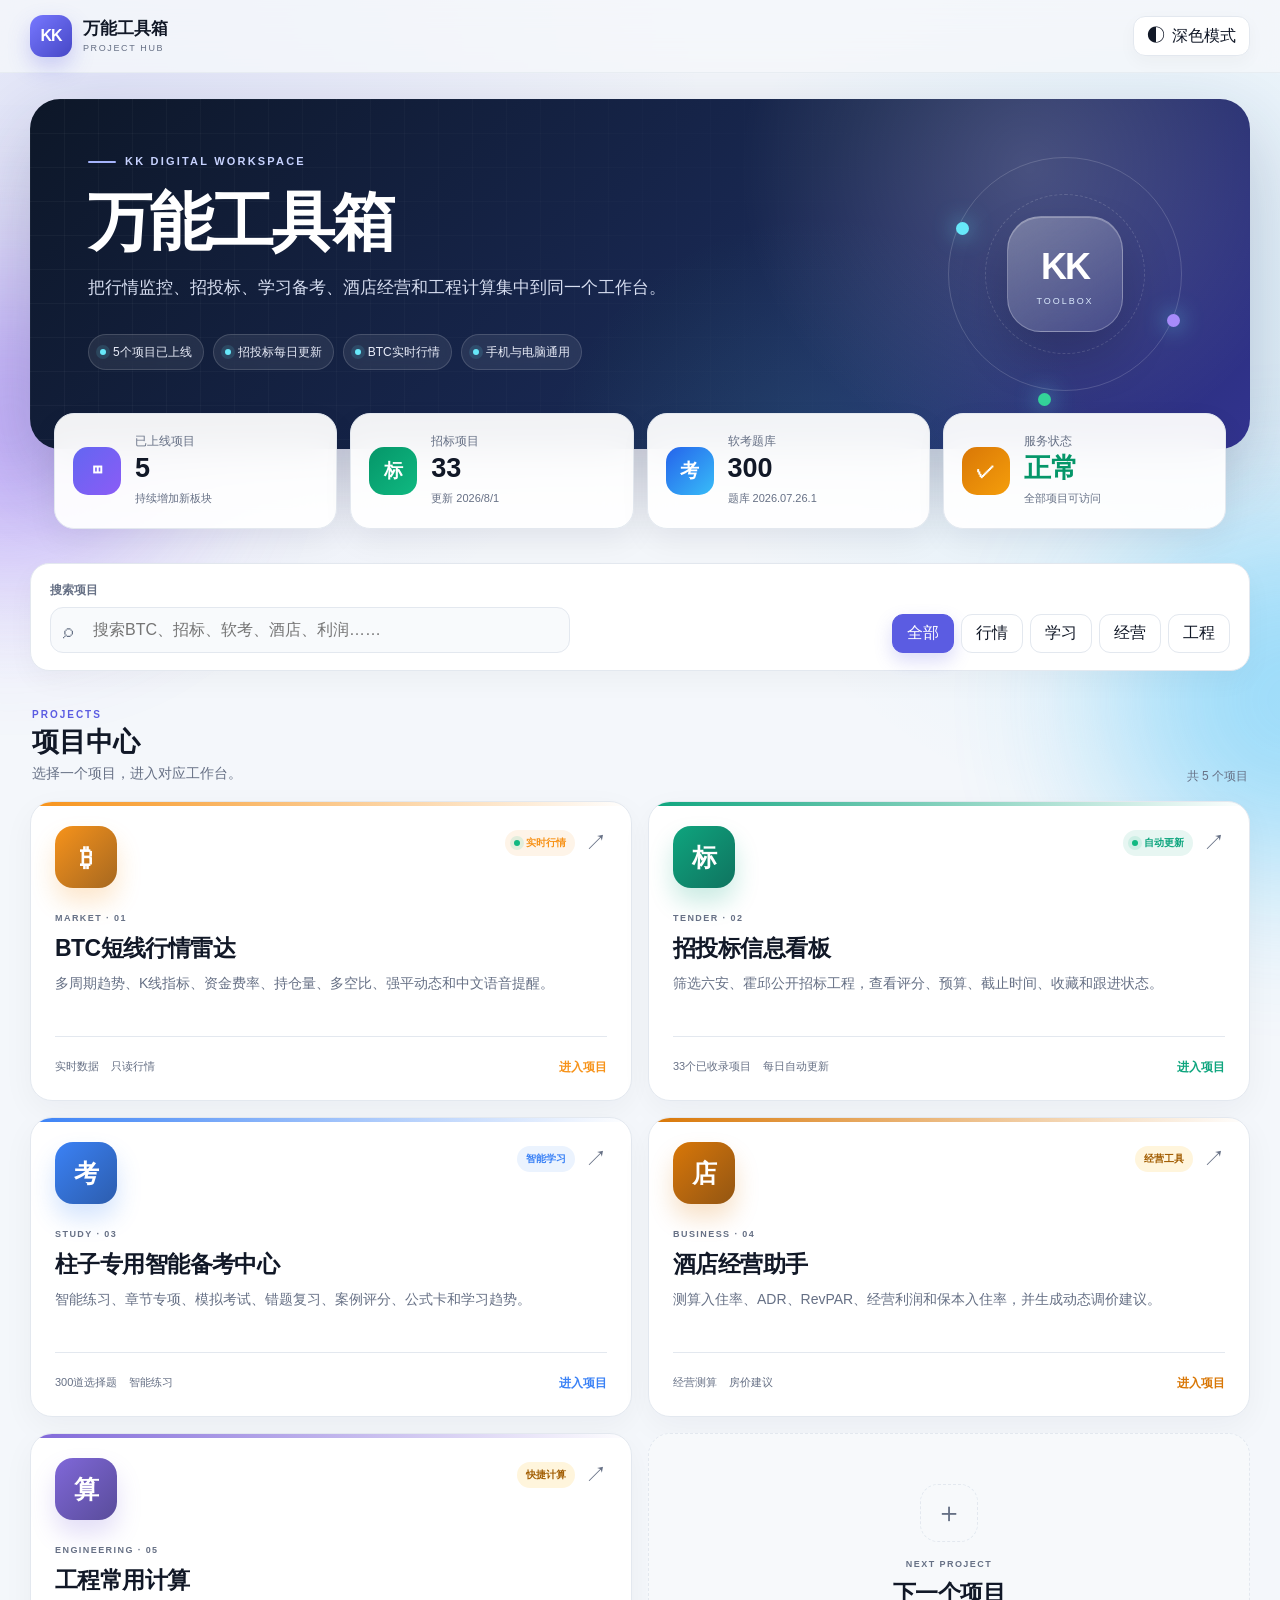
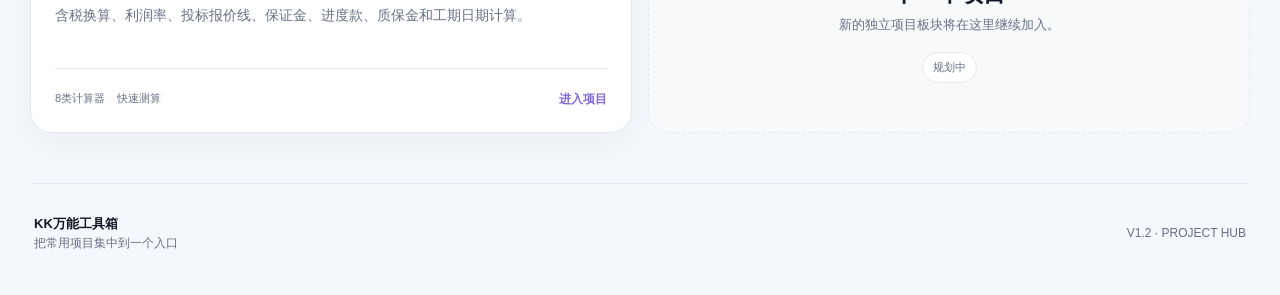
==== commit 6ff3a5af: "Update headings and descriptions in index.html" ====
--- a/index.html
+++ b/index.html
@@ -31,7 +31,7 @@
     <section class="hero">
       <div class="hero-content">
         <div class="hero-label"><span></span> KK DIGITAL WORKSPACE</div>
-        <h1>一个入口，管理全部工具</h1>
+        <h1>万能工具箱</h1>
         <p>把行情监控、招投标、学习备考、酒店经营和工程计算集中到同一个工作台。</p>
         <div class="hero-chips">
           <span><i></i> 5个项目已上线</span><span><i></i> 招投标每日更新</span><span><i></i> BTC实时行情</span><span><i></i> 手机与电脑通用</span>
@@ -76,7 +76,7 @@
 
           <a class="tool-card exam-card" href="apps/ruankao/" data-category="study" data-keywords="软考 系统集成 项目管理 题库 模拟考试 错题 案例">
             <div class="card-accent"></div><div class="card-top"><div class="project-icon exam">考</div><div class="card-badges"><span class="badge">智能学习</span><span class="card-arrow">↗</span></div></div>
-            <div class="card-content"><span class="project-code">STUDY · 03</span><h3>智能备考中心</h3><p>智能练习、章节专项、模拟考试、错题复习、案例评分、公式卡和学习趋势。</p></div>
+            <div class="card-content"><span class="project-code">STUDY · 03</span><h3>柱子专用智能备考中心</h3><p>智能练习、章节专项、模拟考试、错题复习、案例评分、公式卡和学习趋势。</p></div>
             <div class="card-footer"><span id="examCardCount">题库读取中</span><span>智能练习</span><b>进入项目</b></div>
           </a>
 
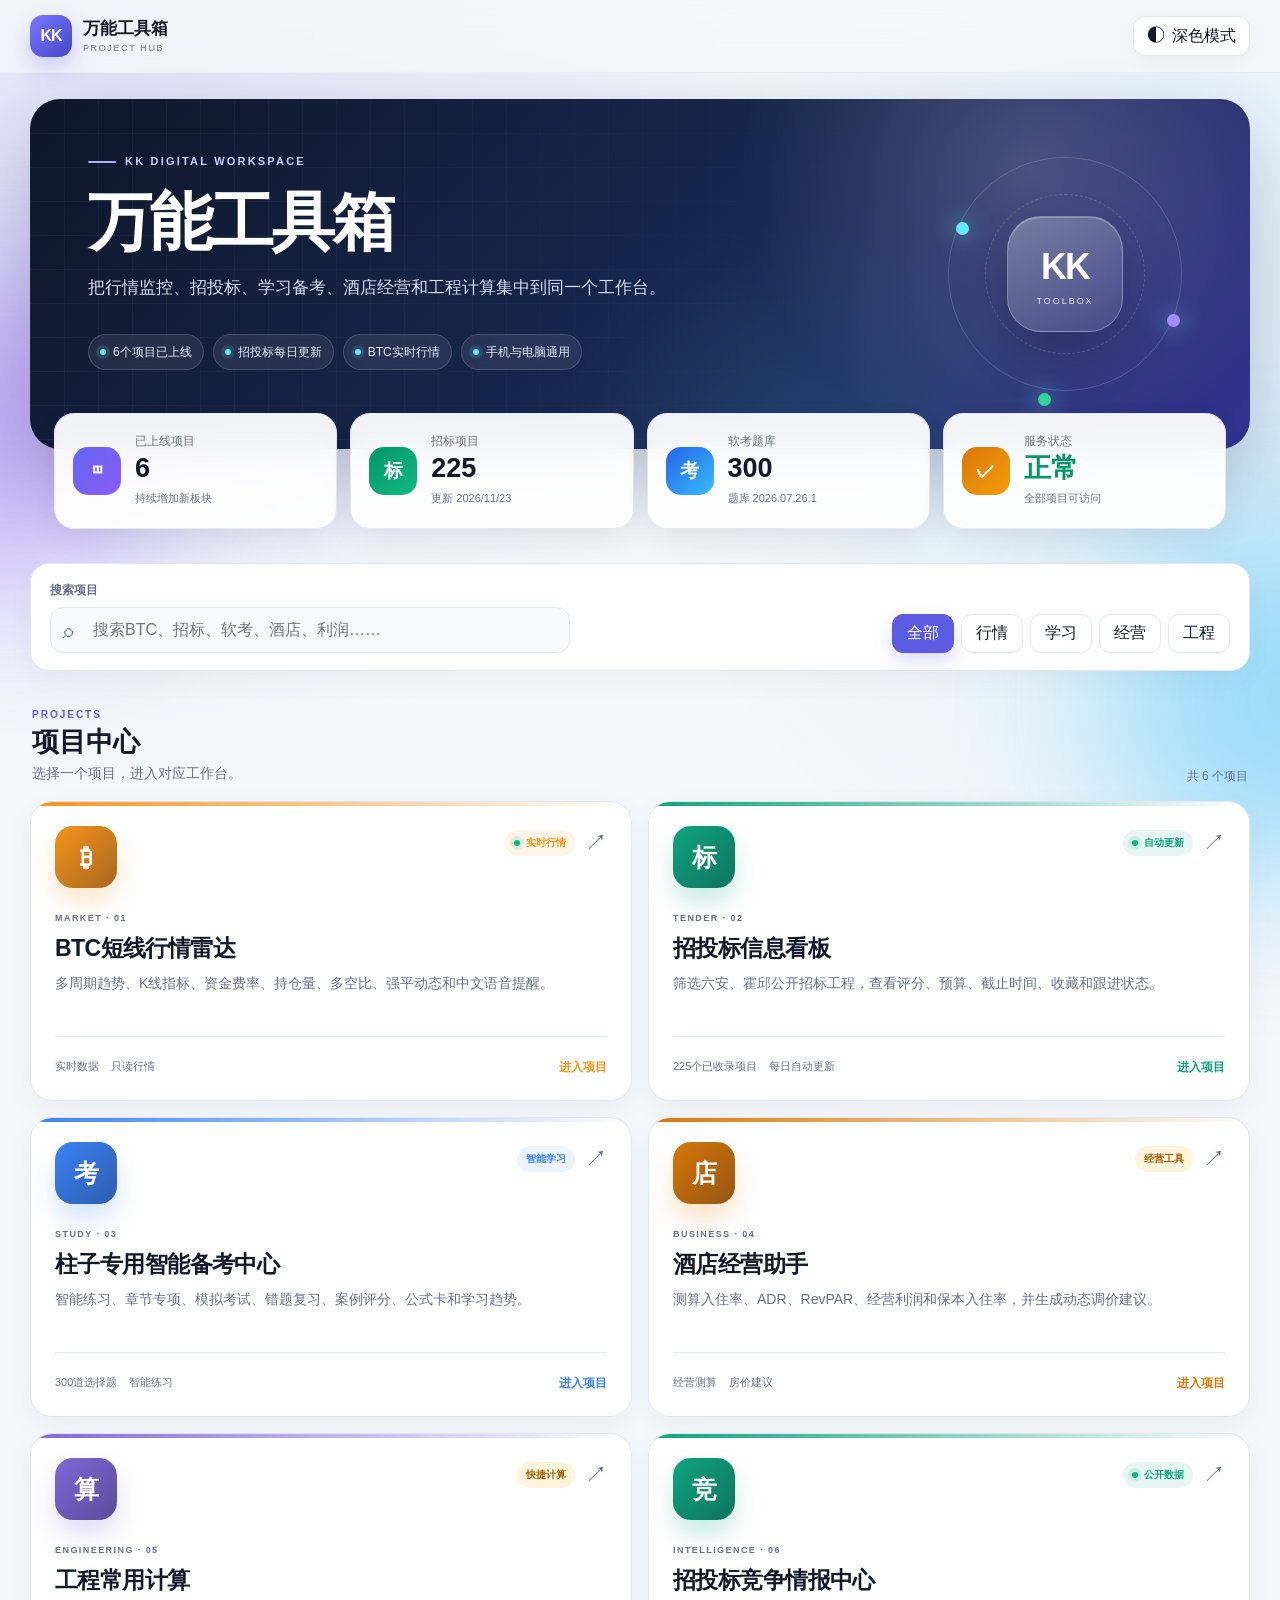
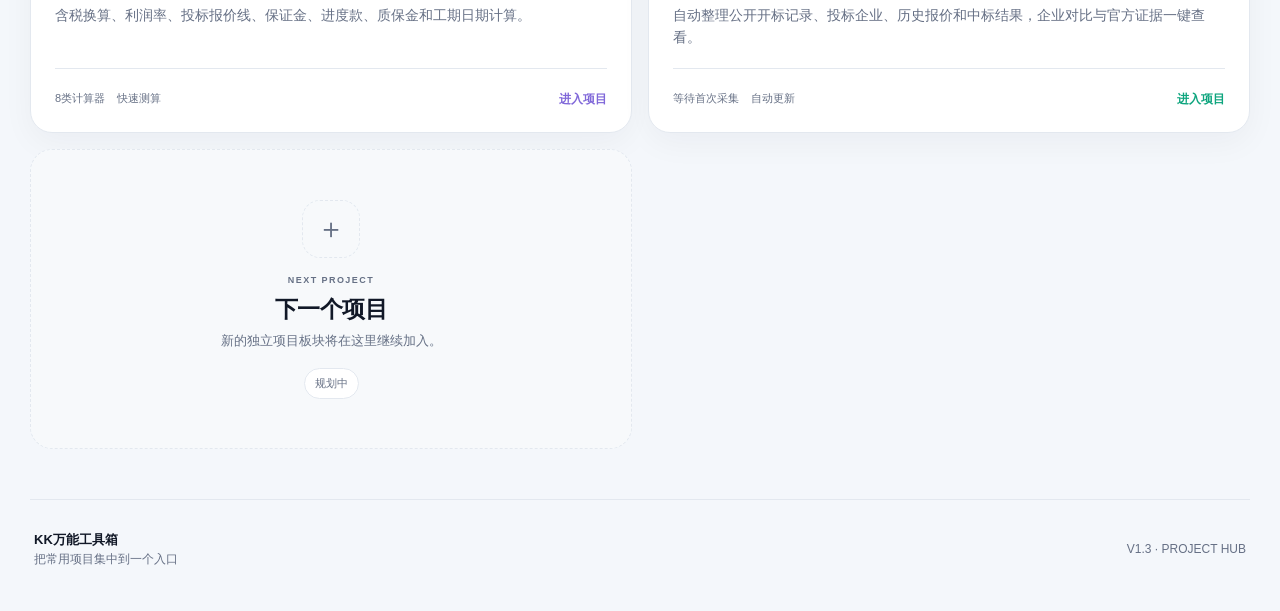
==== commit 8eb1ca82: "portal: add KK bid competitor intelligence as sixth toolbox module" ====
--- a/index.html
+++ b/index.html
@@ -4,7 +4,7 @@
   <meta charset="utf-8">
   <meta name="viewport" content="width=device-width,initial-scale=1,viewport-fit=cover">
   <meta name="theme-color" content="#0b1220">
-  <meta name="description" content="KK万能工具箱：BTC行情、招投标、智能备考、酒店经营和工程计算。">
+  <meta name="description" content="KK万能工具箱：BTC行情、招投标、竞争对手情报、智能备考、酒店经营和工程计算。">
   <link rel="manifest" href="manifest.webmanifest">
   <link rel="icon" href="icons/toolbox.svg" type="image/svg+xml">
   <link rel="stylesheet" href="assets/portal.css?v=1.2.0">
@@ -34,7 +34,7 @@
         <h1>万能工具箱</h1>
         <p>把行情监控、招投标、学习备考、酒店经营和工程计算集中到同一个工作台。</p>
         <div class="hero-chips">
-          <span><i></i> 5个项目已上线</span><span><i></i> 招投标每日更新</span><span><i></i> BTC实时行情</span><span><i></i> 手机与电脑通用</span>
+          <span><i></i> 6个项目已上线</span><span><i></i> 招投标每日更新</span><span><i></i> BTC实时行情</span><span><i></i> 手机与电脑通用</span>
         </div>
       </div>
       <div class="hero-visual" aria-hidden="true">
@@ -46,7 +46,7 @@
 
     <main>
       <section class="overview" aria-label="工具箱概览">
-        <article class="overview-card"><div class="overview-icon indigo">◫</div><div><span>已上线项目</span><strong id="moduleCount">5</strong><small>持续增加新板块</small></div></article>
+        <article class="overview-card"><div class="overview-icon indigo">◫</div><div><span>已上线项目</span><strong id="moduleCount">6</strong><small>持续增加新板块</small></div></article>
         <article class="overview-card"><div class="overview-icon emerald">标</div><div><span>招标项目</span><strong id="tenderCount">—</strong><small id="tenderUpdated">正在读取</small></div></article>
         <article class="overview-card"><div class="overview-icon blue">考</div><div><span>软考题库</span><strong id="questionCount">—</strong><small id="questionVersion">正在读取</small></div></article>
         <article class="overview-card"><div class="overview-icon amber">✓</div><div><span>服务状态</span><strong class="status-text">正常</strong><small>全部项目可访问</small></div></article>
@@ -60,7 +60,7 @@
       </section>
 
       <section class="projects-section">
-        <div class="section-heading"><div><span class="section-kicker">PROJECTS</span><h2>项目中心</h2><p>选择一个项目，进入对应工作台。</p></div><span class="section-count">共 5 个项目</span></div>
+        <div class="section-heading"><div><span class="section-kicker">PROJECTS</span><h2>项目中心</h2><p>选择一个项目，进入对应工作台。</p></div><span class="section-count">共 6 个项目</span></div>
         <div id="toolGrid" class="tool-grid">
           <a class="tool-card btc-card" href="apps/btc/" data-category="market business" data-keywords="BTC 比特币 行情 合约 K线 资金费率 持仓量 多空比 爆仓 语音提醒 技术分析">
             <div class="card-accent"></div><div class="card-top"><div class="project-icon btc">₿</div><div class="card-badges"><span class="badge live"><i></i> 实时行情</span><span class="card-arrow">↗</span></div></div>
@@ -92,15 +92,20 @@
             <div class="card-footer"><span>8类计算器</span><span>快速测算</span><b>进入项目</b></div>
           </a>
 
+          <a class="tool-card tender-card" href="apps/competitors/" data-category="engineering business" data-keywords="竞争对手 企业 情报 开标 报价 中标结果 霍邱 六安 工程 招投标">
+            <div class="card-accent"></div><div class="card-top"><div class="project-icon tender">竞</div><div class="card-badges"><span class="badge live"><i></i> 公开数据</span><span class="card-arrow">↗</span></div></div>
+            <div class="card-content"><span class="project-code">INTELLIGENCE · 06</span><h3>招投标竞争情报中心</h3><p>自动整理公开开标记录、投标企业、历史报价和中标结果，企业对比与官方证据一键查看。</p></div>
+            <div class="card-footer"><span id="competitorCardCount">等待首次采集</span><span>自动更新</span><b>进入项目</b></div>
+          </a>
           <article class="tool-card coming-card" aria-label="更多项目建设中"><div class="coming-inner"><div class="coming-icon">＋</div><span class="project-code">NEXT PROJECT</span><h3>下一个项目</h3><p>新的独立项目板块将在这里继续加入。</p><span class="coming-status">规划中</span></div></article>
         </div>
         <div id="emptyState" class="empty hidden"><div class="empty-icon">⌕</div><h3>没有找到相关项目</h3><p>换一个关键词或分类试试。</p></div>
       </section>
     </main>
 
-    <footer><div><b>KK万能工具箱</b><span>把常用项目集中到一个入口</span></div><span>V1.2 · PROJECT HUB</span></footer>
+    <footer><div><b>KK万能工具箱</b><span>把常用项目集中到一个入口</span></div><span>V1.3 · PROJECT HUB</span></footer>
   </div>
   <div id="toast" class="toast hidden"></div>
-  <script src="assets/portal.js?v=1.2.0" defer></script>
+  <script src="assets/portal.js?v=1.3.0" defer></script>
 </body>
 </html>
